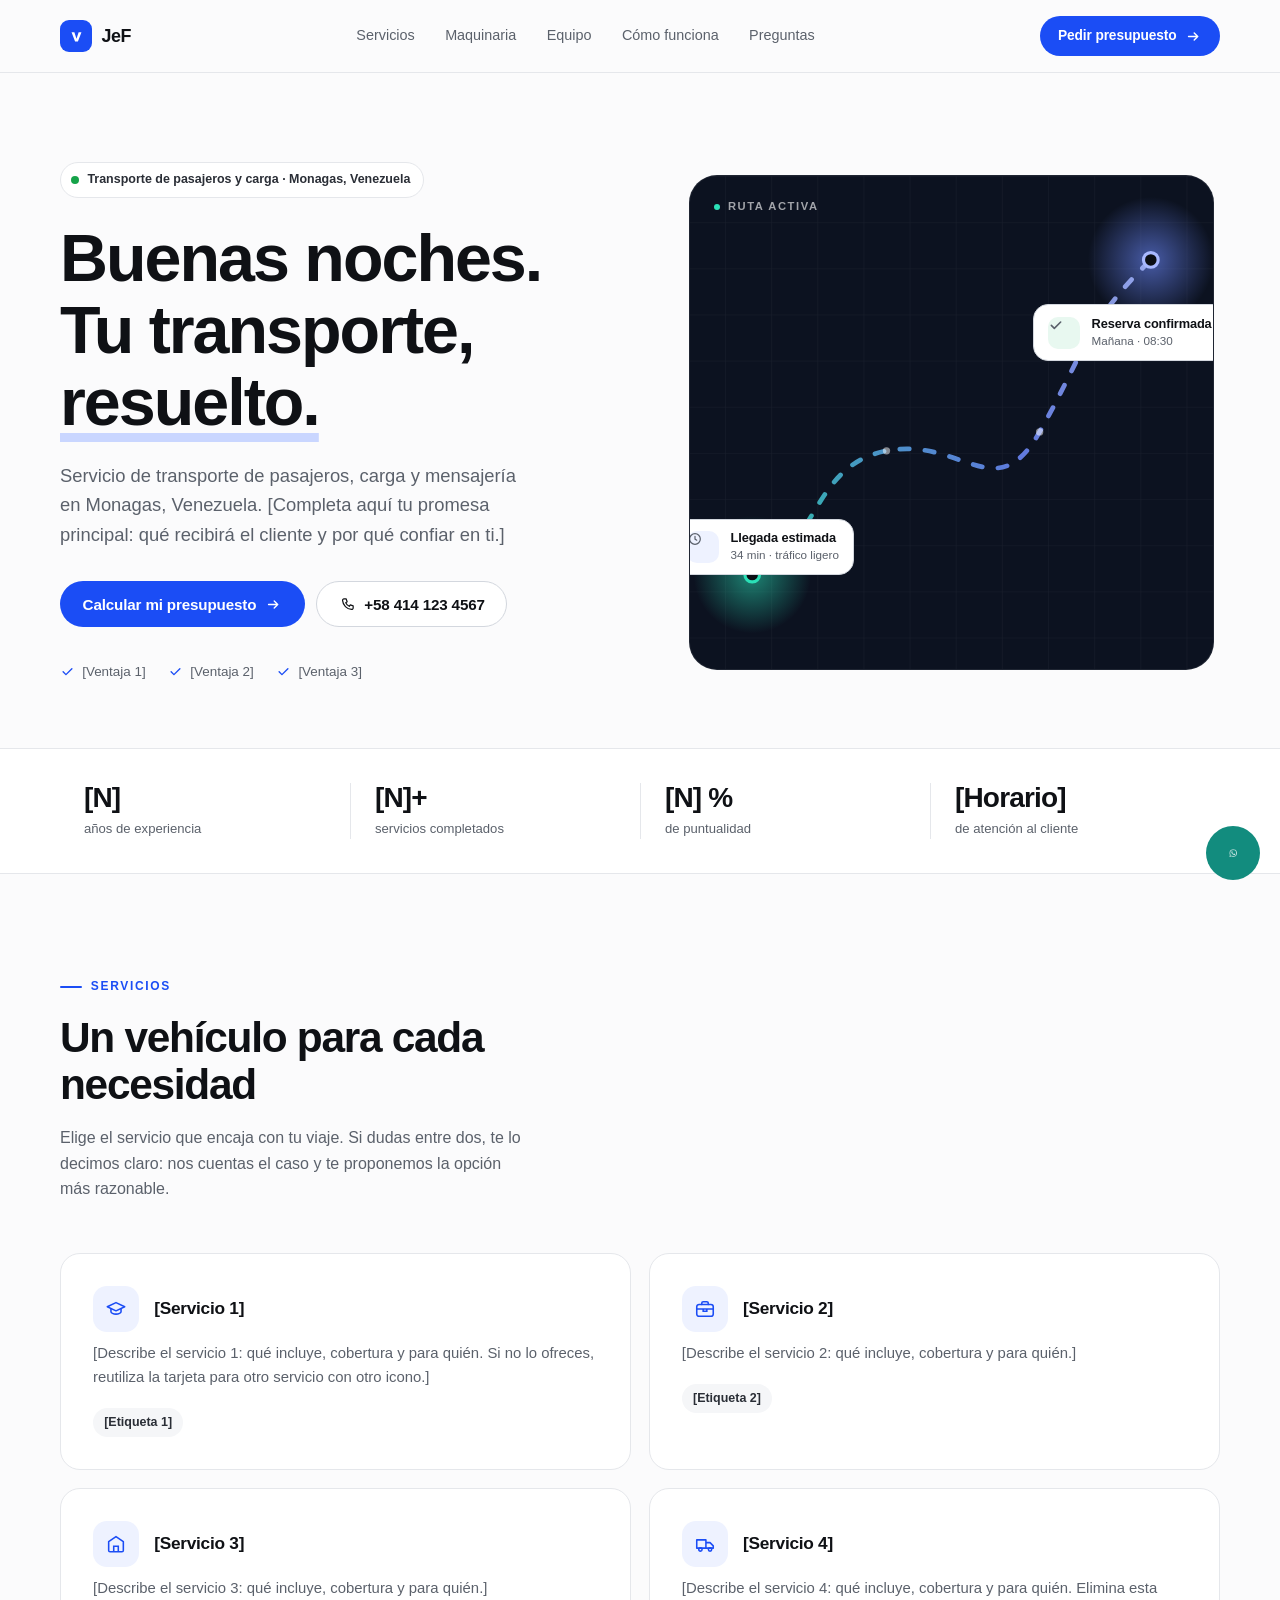
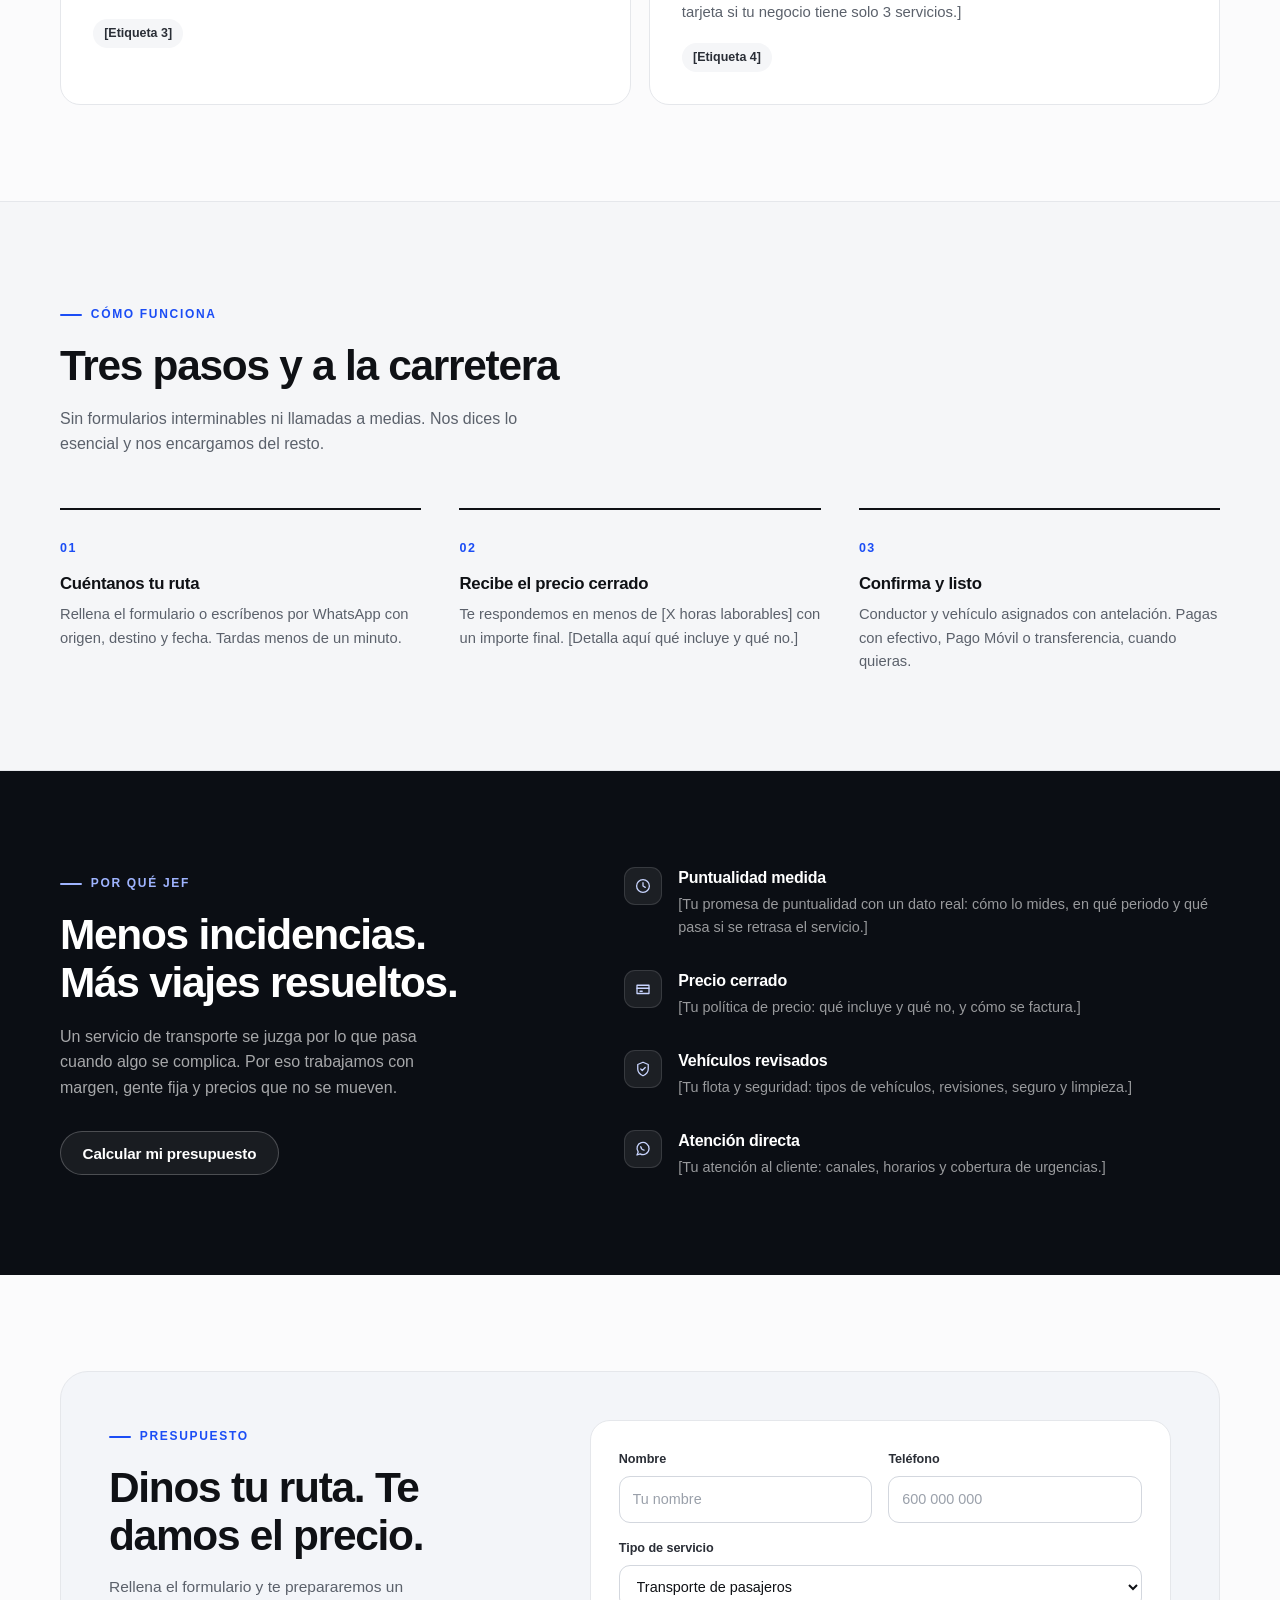
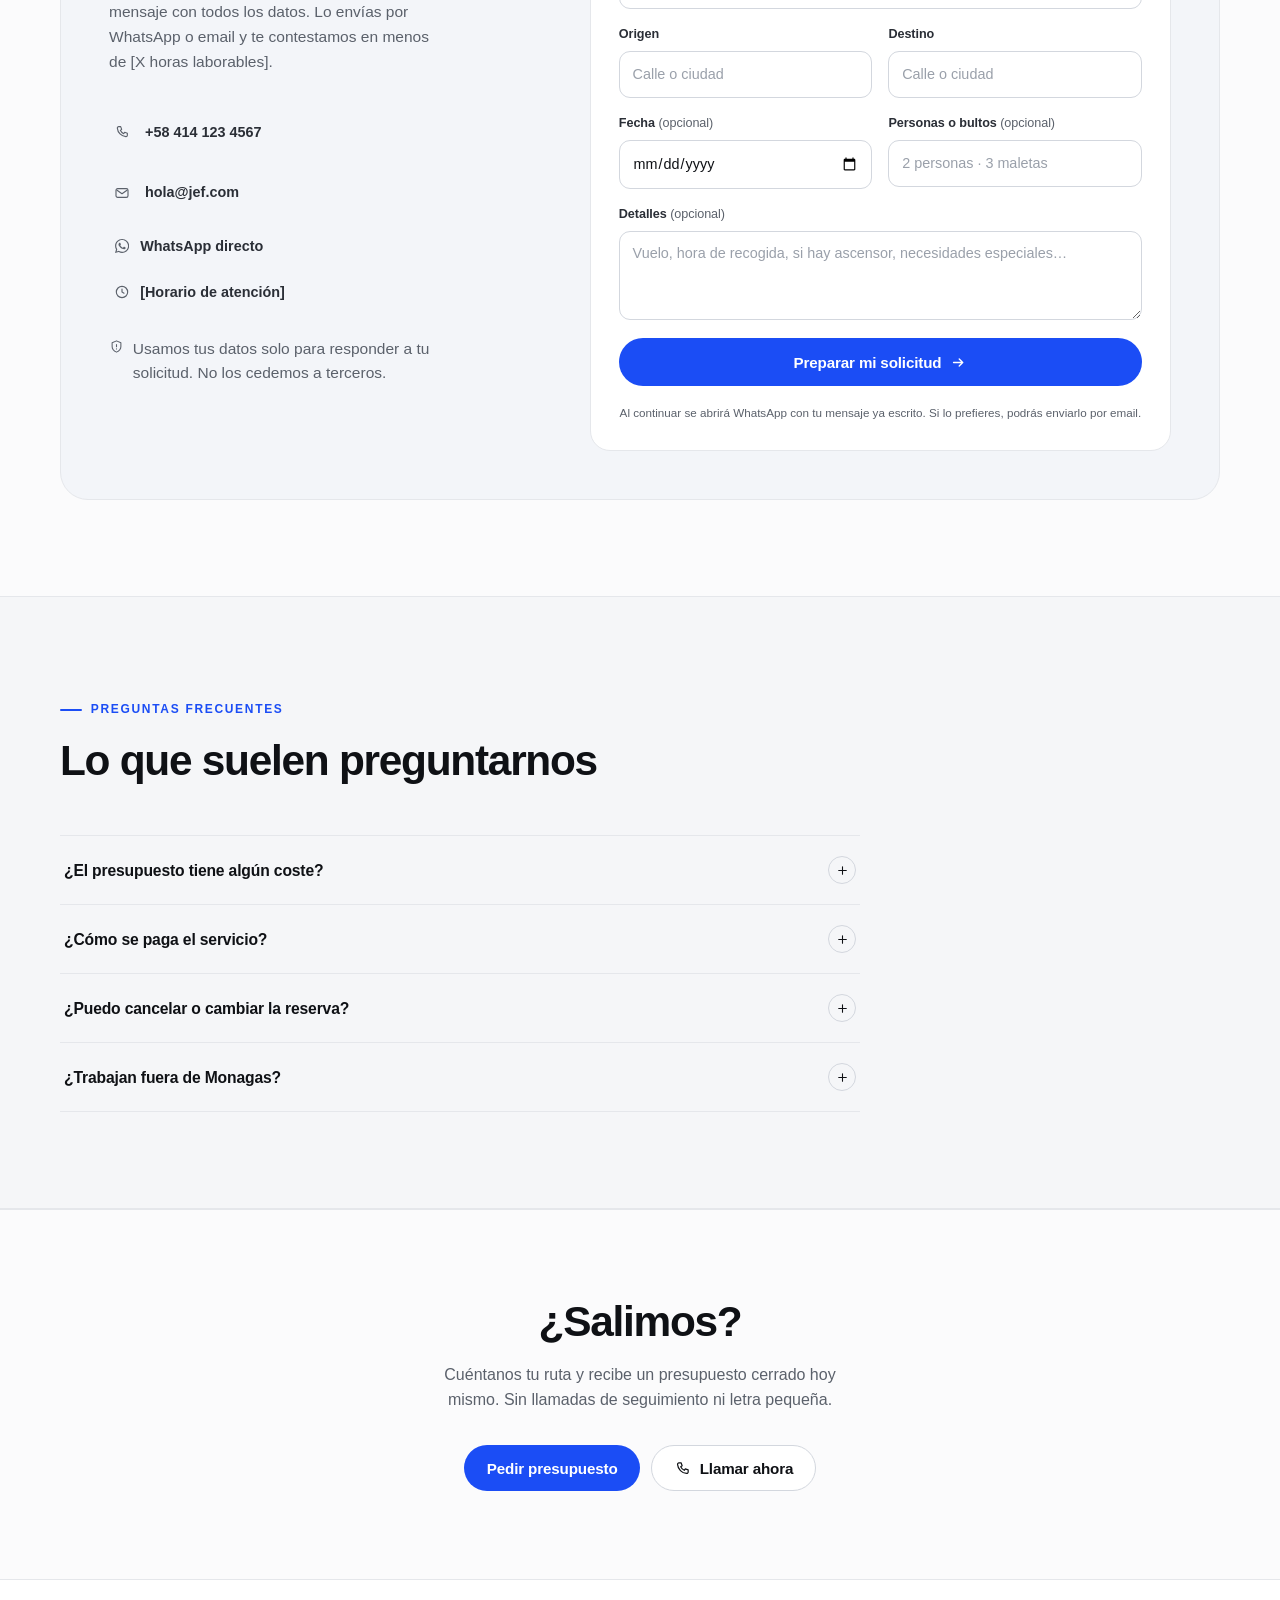
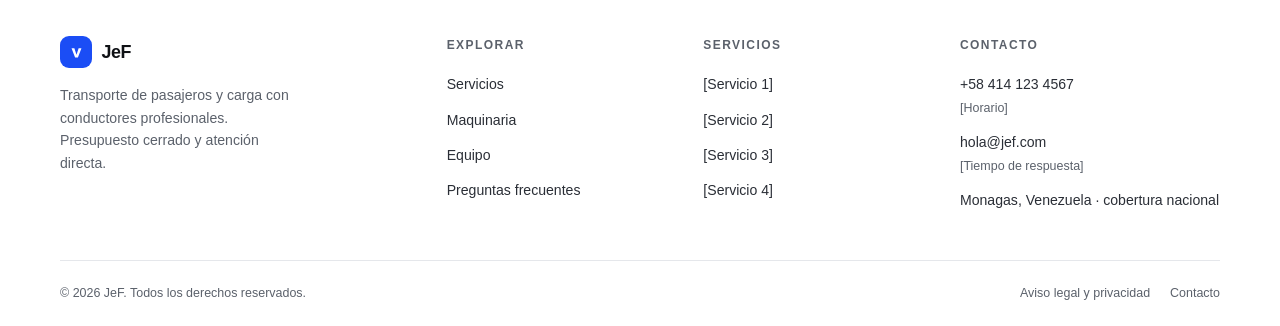
==== index.html @ c95c948a "JeF: landing transporte + maquinaria + equipo + botón WA flotante" ====
<!DOCTYPE html>
<html lang="es">
<head>
<meta charset="utf-8">
<meta name="viewport" content="width=device-width, initial-scale=1">
<title>JeF — Transporte de pasajeros y carga</title>
<meta name="description" content="Servicio de transporte de pasajeros, carga y mensajería en Monagas, Venezuela. Pide tu presupuesto sin compromiso.">
<meta name="theme-color" content="#FBFBFC">
<link rel="stylesheet" href="styles.css">
<meta property="og:type" content="website">
<meta property="og:title" content="JeF — Tu transporte, resuelto">
<meta property="og:description" content="Transporte de pasajeros, carga y mensajería en Monagas, Venezuela. Pide tu presupuesto sin compromiso.">
<meta property="og:locale" content="es_VE">
<link rel="icon" href="data:image/svg+xml,%3Csvg xmlns='http://www.w3.org/2000/svg' viewBox='0 0 32 32'%3E%3Crect width='32' height='32' rx='9' fill='%231B4DF5'/%3E%3Cpath d='M8 9h4.4l3.6 10.2L19.6 9H24l-6.1 15h-3.8z' fill='%23fff'/%3E%3C/svg%3E">
</head>
<body>
<svg class="svg-defs" width="0" height="0" style="position:absolute" aria-hidden="true" focusable="false">
        <!-- Logo de WhatsApp (glifo insertado; uso <use> para reutilizarlo en todos los botones) -->
        <symbol id="wa" viewBox="0 32 442 448"><path fill="currentColor" d="M380.9 97.1C339 55.1 283.2 32 223.9 32c-122.4 0-222 99.6-222 222 0 39.1 10.2 77.3 29.6 111L0 480l117.7-30.9c32.4 17.7 68.9 27 106.1 27h.1c122.3 0 224.1-99.6 224.1-222 0-59.3-25.2-115-67.1-157zm-157 341.6c-33.2 0-65.7-8.9-94-25.7l-6.7-4-69.8 18.3L72 359.2l-4.4-7c-18.5-29.4-28.2-63.3-28.2-98.2 0-101.7 82.8-184.5 184.6-184.5 49.3 0 95.6 19.2 130.4 54.1 34.8 34.9 56.2 81.2 56.1 130.5 0 101.8-84.9 184.6-186.6 184.6zm101.2-138.2c-5.5-2.8-32.8-16.2-37.9-18-5.1-1.9-8.8-2.8-12.5 2.8-3.7 5.6-14.3 18-17.6 21.8-3.2 3.7-6.5 4.2-12 1.4-32.6-16.3-54-29.1-75.5-66-5.7-9.8 5.7-9.1 16.3-30.3 1.8-3.7.9-6.9-.5-9.7-1.4-2.8-12.5-30.1-17.1-41.2-4.5-10.8-9.1-9.3-12.5-9.5-3.2-.2-6.9-.2-10.6-.2-3.7 0-9.7 1.4-14.8 6.9-5.1 5.6-19.4 19-19.4 46.3 0 27.3 19.9 53.7 22.6 57.4 2.8 3.7 39.1 59.7 94.8 83.8 35.2 15.2 49 16.5 66.6 13.9 10.7-1.6 32.8-13.4 37.4-26.4 4.6-13 4.6-24.1 3.2-26.4-1.3-2.5-5-3.9-10.5-6.6z"/></symbol>
      </svg>
<a class="skip-link" href="#contenido">Saltar al contenido</a>

<header class="site-header">
  <div class="wrap header-inner">
    <a class="brand" href="#inicio" aria-label="JeF, inicio">
      <span class="brand-mark" aria-hidden="true">
        <svg viewBox="0 0 24 24" fill="none" aria-hidden="true"><path d="M5 6h4l3 9 3-9h4l-5 13h-4L5 6Z" fill="currentColor"/></svg>
      </span>
      JeF
    </a>

    <nav class="site-nav" aria-label="Navegación principal">
      <a href="#servicios">Servicios</a>
      <a href="maquinaria.html">Maquinaria</a>
      <a href="equipo.html">Equipo</a>
      <a href="#como-funciona">Cómo funciona</a>
      <a href="#faq">Preguntas</a>
    </nav>

    <div class="header-actions">
      <a class="btn btn-primary btn-sm" href="#presupuesto">
        Pedir presupuesto
        <svg viewBox="0 0 24 24" fill="none" aria-hidden="true"><path d="M5 12h13m0 0-5-5m5 5-5 5" stroke="currentColor" stroke-width="2" stroke-linecap="round" stroke-linejoin="round"/></svg>
      </a>
      <button class="nav-toggle" id="navToggle" type="button" aria-label="Abrir menú" aria-expanded="false" aria-controls="mobileNav">
        <svg viewBox="0 0 24 24" fill="none" aria-hidden="true"><path class="nav-ico nav-ico-1" d="M4 7h16" stroke="currentColor" stroke-width="1.9" stroke-linecap="round"/><path class="nav-ico nav-ico-2" d="M4 12h16" stroke="currentColor" stroke-width="1.9" stroke-linecap="round"/><path class="nav-ico nav-ico-3" d="M4 17h16" stroke="currentColor" stroke-width="1.9" stroke-linecap="round"/></svg>
      </button>
    </div>
  </div>

  <div class="mobile-nav" id="mobileNav">
    <a href="#servicios">Servicios</a>
    <a href="maquinaria.html">Maquinaria</a>
    <a href="equipo.html">Equipo</a>
    <a href="#presupuesto">Pedir presupuesto</a>
    <a href="#faq">Preguntas frecuentes</a>
    <a class="btn btn-wa" href="#presupuesto" data-contact="whatsapp-link" data-wa-text="Hola, me gustaría pedir un presupuesto de transporte." target="_blank" rel="noopener"><svg viewBox="0 0 448 512" fill="currentColor" aria-hidden="true" class="btn-ic"><use href="#wa"/></svg>Escribir por WhatsApp</a>
  </div>
</header>

<main id="contenido" tabindex="-1">
  <!-- ===================== HERO ===================== -->
  <section class="hero" id="inicio">
    <div class="wrap hero-grid">
      <div class="hero-copy">
        <span class="eyebrow"><span class="pulse" aria-hidden="true"></span> Transporte de pasajeros y carga · Monagas, Venezuela</span>
        <h1><span id="saludo">Tu transporte,</span><br><span class="mark">resuelto.</span></h1>
        <p class="lede">Servicio de transporte de pasajeros, carga y mensajería en Monagas, Venezuela. [Completa aquí tu promesa principal: qué recibirá el cliente y por qué confiar en ti.]</p>

        <div class="hero-actions">
          <a class="btn btn-primary" href="#presupuesto">
            Calcular mi presupuesto
            <svg viewBox="0 0 24 24" fill="none" aria-hidden="true"><path d="M5 12h13m0 0-5-5m5 5-5 5" stroke="currentColor" stroke-width="1.9" stroke-linecap="round" stroke-linejoin="round"/></svg>
          </a>
          <a class="btn btn-secondary" href="tel:+584141234567" data-contact="phone-link">
            <svg viewBox="0 0 24 24" fill="none" aria-hidden="true"><path d="M7 4h3l1.5 4-2 1.5a10 10 0 0 0 5 5l1.5-2L20 14v3a2 2 0 0 1-2.2 2A14 14 0 0 1 5 6.2 2 2 0 0 1 7 4Z" stroke="currentColor" stroke-width="1.7" stroke-linejoin="round"/></svg>
            <span data-contact="phone">+58 414 123 4567</span>
          </a>
        </div>

        <ul class="hero-trust">
          <li><svg viewBox="0 0 24 24" fill="none" aria-hidden="true"><path d="m5 12.5 4.5 4.5L19 7.5" stroke="currentColor" stroke-width="2.2" stroke-linecap="round" stroke-linejoin="round"/></svg> [Ventaja 1]</li>
          <li><svg viewBox="0 0 24 24" fill="none" aria-hidden="true"><path d="m5 12.5 4.5 4.5L19 7.5" stroke="currentColor" stroke-width="2.2" stroke-linecap="round" stroke-linejoin="round"/></svg> [Ventaja 2]</li>
          <li><svg viewBox="0 0 24 24" fill="none" aria-hidden="true"><path d="m5 12.5 4.5 4.5L19 7.5" stroke="currentColor" stroke-width="2.2" stroke-linecap="round" stroke-linejoin="round"/></svg> [Ventaja 3]</li>
        </ul>
      </div>

      <div class="hero-visual" aria-hidden="true">
        <div class="hv-card">
          <svg class="map-svg" viewBox="0 0 520 470" fill="none" preserveAspectRatio="xMidYMid slice">
            <defs>
              <pattern id="grid" width="44" height="44" patternUnits="userSpaceOnUse">
                <path d="M44 0H0v44" stroke="rgba(255,255,255,.055)" stroke-width="1"/>
              </pattern>
              <linearGradient id="routeGrad" x1="70" y1="380" x2="450" y2="80" gradientUnits="userSpaceOnUse">
                <stop stop-color="#2BE0B7"/>
                <stop offset=".55" stop-color="#6E8BFF"/>
                <stop offset="1" stop-color="#A9B9FF"/>
              </linearGradient>
              <radialGradient id="glowA" cx=".5" cy=".5" r=".5">
                <stop stop-color="#2BE0B7" stop-opacity=".55"/>
                <stop offset="1" stop-color="#2BE0B7" stop-opacity="0"/>
              </radialGradient>
              <radialGradient id="glowB" cx=".5" cy=".5" r=".5">
                <stop stop-color="#6E8BFF" stop-opacity=".6"/>
                <stop offset="1" stop-color="#6E8BFF" stop-opacity="0"/>
              </radialGradient>
            </defs>
            <rect width="520" height="470" fill="url(#grid)"/>
            <circle cx="70" cy="380" r="56" fill="url(#glowA)"/>
            <circle cx="450" cy="80" r="60" fill="url(#glowB)"/>
            <path class="route" d="M70 380c64-26 56-104 128-118s104 56 146-18 44-104 106-164"
                  stroke="url(#routeGrad)" stroke-width="4.5" stroke-linecap="round" stroke-dasharray="9 15"/>
            <circle cx="70" cy="380" r="7" fill="#0B0E14" stroke="#2BE0B7" stroke-width="3"/>
            <circle cx="450" cy="80" r="7" fill="#0B0E14" stroke="#A9B9FF" stroke-width="3"/>
            <circle cx="198" cy="262" r="3.5" fill="rgba(255,255,255,.5)"/>
            <circle cx="344" cy="244" r="3.5" fill="rgba(255,255,255,.5)"/>
          </svg>

          <span class="hv-label"><span class="dot"></span> Ruta activa</span>

          <div class="float-card fc-1">
            <span class="fc-icon fc-icon--green">
              <svg viewBox="0 0 24 24" fill="none" aria-hidden="true"><path d="m5 12.5 4.5 4.5L19 7.5" stroke="currentColor" stroke-width="2.4" stroke-linecap="round" stroke-linejoin="round"/></svg>
            </span>
            <div>
              <strong>Reserva confirmada</strong>
              <span>Mañana · 08:30</span>
            </div>
          </div>

          <div class="float-card fc-2">
            <span class="fc-icon">
              <svg viewBox="0 0 24 24" fill="none" aria-hidden="true"><circle cx="12" cy="12" r="8" stroke="currentColor" stroke-width="1.8"/><path d="M12 8v4.2l2.6 1.6" stroke="currentColor" stroke-width="1.8" stroke-linecap="round"/></svg>
            </span>
            <div>
              <strong>Llegada estimada</strong>
              <span>34 min · tráfico ligero</span>
            </div>
          </div>
        </div>
      </div>
    </div>
  </section>

  <!-- ===================== CIFRAS ===================== -->
  <section class="stats" aria-label="Datos del servicio">
    <div class="wrap stats-grid">
        <!-- DATOS A RELLENAR: años de experiencia, n.º de servicios, % de puntualidad y horario. Solo están de plantilla. -->
      <div class="stat"><b>[N]</b><span>años de experiencia</span></div>
      <div class="stat"><b>[N]+</b><span>servicios completados</span></div>
      <div class="stat"><b>[N] %</b><span>de puntualidad</span></div>
      <div class="stat"><b>[Horario]</b><span>de atención al cliente</span></div>
    </div>
  </section>

  <!-- ===================== SERVICIOS ===================== -->
  <section class="section" id="servicios">
    <div class="wrap">
      <div class="section-head reveal">
        <span class="kicker">Servicios</span>
        <h2>Un vehículo para cada necesidad</h2>
        <p>Elige el servicio que encaja con tu viaje. Si dudas entre dos, te lo decimos claro: nos cuentas el caso y te proponemos la opción más razonable.</p>
      </div>

      <div class="services-grid">
        <article class="service reveal">
                    <div class="service-head">
            <span class="service-icon" aria-hidden="true">
            <svg viewBox="0 0 24 24" fill="none"><path d="M2.5 9.5 12 5l9.5 4.5-9.5 4.5-9.5-4.5Z" stroke="currentColor" stroke-width="1.7" stroke-linejoin="round"/><path d="M6.5 11.8V15c0 1.1 2.5 2.6 5.5 2.6s5.5-1.5 5.5-2.6v-3.2" stroke="currentColor" stroke-width="1.7" stroke-linejoin="round"/></svg>
          </span>
                      <h3>[Servicio 1]</h3>
          </div>
          <p>[Describe el servicio 1: qué incluye, cobertura y para quién. Si no lo ofreces, reutiliza la tarjeta para otro servicio con otro icono.]</p>
          <span class="service-meta">[Etiqueta 1]</span>
        </article>

        <article class="service reveal">
                    <div class="service-head">
            <span class="service-icon" aria-hidden="true">
            <svg viewBox="0 0 24 24" fill="none"><rect x="3" y="7" width="18" height="13" rx="2.5" stroke="currentColor" stroke-width="1.7"/><path d="M8.5 7V5.5A1.5 1.5 0 0 1 10 4h4a1.5 1.5 0 0 1 1.5 1.5V7M3 12h18" stroke="currentColor" stroke-width="1.7" stroke-linecap="round"/><path d="M10 12v2.5h4V12" stroke="currentColor" stroke-width="1.7"/></svg>
          </span>
                      <h3>[Servicio 2]</h3>
          </div>
          <p>[Describe el servicio 2: qué incluye, cobertura y para quién.]</p>
          <span class="service-meta">[Etiqueta 2]</span>
        </article>

        <article class="service reveal">
                    <div class="service-head">
            <span class="service-icon" aria-hidden="true">
            <svg viewBox="0 0 24 24" fill="none"><path d="M4 9.5 12 4l8 5.5V19a1.5 1.5 0 0 1-1.5 1.5h-13A1.5 1.5 0 0 1 4 19V9.5Z" stroke="currentColor" stroke-width="1.7" stroke-linejoin="round"/><path d="M9.5 20.5v-6h5v6" stroke="currentColor" stroke-width="1.7"/></svg>
          </span>
                      <h3>[Servicio 3]</h3>
          </div>
          <p>[Describe el servicio 3: qué incluye, cobertura y para quién.]</p>
          <span class="service-meta">[Etiqueta 3]</span>
        </article>

        <article class="service reveal">
                    <div class="service-head">
            <span class="service-icon" aria-hidden="true">
            <svg viewBox="0 0 24 24" fill="none"><path d="M3 7.5h10v9H3zM13 10.5h4.5l3.5 3.5v2.5h-8" stroke="currentColor" stroke-width="1.7" stroke-linejoin="round"/><circle cx="7" cy="18" r="1.8" stroke="currentColor" stroke-width="1.7"/><circle cx="17.5" cy="18" r="1.8" stroke="currentColor" stroke-width="1.7"/></svg>
          </span>
                      <h3>[Servicio 4]</h3>
          </div>
          <p>[Describe el servicio 4: qué incluye, cobertura y para quién. Elimina esta tarjeta si tu negocio tiene solo 3 servicios.]</p>
          <span class="service-meta">[Etiqueta 4]</span>
        </article>
      </div>
    </div>
  </section>

  <!-- ===================== CÓMO FUNCIONA ===================== -->
  <section class="section band-soft" id="como-funciona">
    <div class="wrap">
      <div class="section-head reveal">
        <span class="kicker">Cómo funciona</span>
        <h2>Tres pasos y a la carretera</h2>
        <p>Sin formularios interminables ni llamadas a medias. Nos dices lo esencial y nos encargamos del resto.</p>
      </div>

      <div class="steps">
        <div class="step reveal">
          <span class="step-num">01</span>
          <h3>Cuéntanos tu ruta</h3>
          <p>Rellena el formulario o escríbenos por WhatsApp con origen, destino y fecha. Tardas menos de un minuto.</p>
        </div>
        <div class="step reveal">
          <span class="step-num">02</span>
          <h3>Recibe el precio cerrado</h3>
          <p>Te respondemos en menos de [X horas laborables] con un importe final. [Detalla aquí qué incluye y qué no.]</p>
        </div>
        <div class="step reveal">
          <span class="step-num">03</span>
          <h3>Confirma y listo</h3>
          <p>Conductor y vehículo asignados con antelación. Pagas con efectivo, Pago Móvil o transferencia, cuando quieras.</p>
        </div>
      </div>
    </div>
  </section>

  <!-- ===================== POR QUÉ ===================== -->
  <section class="dark-band" id="por-que">
    <div class="wrap why-grid">
      <div class="why-copy reveal">
        <span class="kicker kicker--light">Por qué JeF</span>
        <h2>Menos incidencias.<br>Más viajes resueltos.</h2>
        <p>Un servicio de transporte se juzga por lo que pasa cuando algo se complica. Por eso trabajamos con margen, gente fija y precios que no se mueven.</p>
        <a class="btn btn-ghost-light" href="#presupuesto">Calcular mi presupuesto</a>
      </div>

      <ul class="why-list">
        <li class="why-item reveal">
          <span class="why-icon" aria-hidden="true"><svg viewBox="0 0 24 24" fill="none"><circle cx="12" cy="12" r="8.5" stroke="currentColor" stroke-width="1.7"/><path d="M12 7.5V12l3 1.8" stroke="currentColor" stroke-width="1.7" stroke-linecap="round"/></svg></span>
          <div>
            <h3>Puntualidad medida</h3>
            <p>[Tu promesa de puntualidad con un dato real: cómo lo mides, en qué periodo y qué pasa si se retrasa el servicio.]</p>
          </div>
        </li>
        <li class="why-item reveal">
          <span class="why-icon" aria-hidden="true"><svg viewBox="0 0 24 24" fill="none"><path d="M4 7h16v11H4z" stroke="currentColor" stroke-width="1.7" stroke-linejoin="round"/><path d="M4 11h16M8 15h3" stroke="currentColor" stroke-width="1.7" stroke-linecap="round"/></svg></span>
          <div>
            <h3>Precio cerrado</h3>
            <p>[Tu política de precio: qué incluye y qué no, y cómo se factura.]</p>
          </div>
        </li>
        <li class="why-item reveal">
          <span class="why-icon" aria-hidden="true"><svg viewBox="0 0 24 24" fill="none"><path d="M12 3 5 6v6c0 4 3 7.2 7 9 4-1.8 7-5 7-9V6l-7-3Z" stroke="currentColor" stroke-width="1.7" stroke-linejoin="round"/><path d="m9 12 2 2 4-4" stroke="currentColor" stroke-width="1.7" stroke-linecap="round" stroke-linejoin="round"/></svg></span>
          <div>
            <h3>Vehículos revisados</h3>
            <p>[Tu flota y seguridad: tipos de vehículos, revisiones, seguro y limpieza.]</p>
          </div>
        </li>
        <li class="why-item reveal">
          <span class="why-icon" aria-hidden="true"><svg viewBox="0 0 24 24" fill="none"><path d="M20 11.5a8 8 0 0 1-11.9 7L4 20l1.6-4A8 8 0 1 1 20 11.5Z" stroke="currentColor" stroke-width="1.7" stroke-linejoin="round"/><path d="M9 8.8c.4 2.6 1.9 4.2 4.4 4.8" stroke="currentColor" stroke-width="1.7" stroke-linecap="round"/></svg></span>
          <div>
            <h3>Atención directa</h3>
            <p>[Tu atención al cliente: canales, horarios y cobertura de urgencias.]</p>
          </div>
        </li>
      </ul>
    </div>
  </section>

  <!-- ===================== PRESUPUESTO ===================== -->
  <section class="section" id="presupuesto">
    <div class="wrap">
      <div class="quote-wrap reveal">
        <div class="quote-grid">
          <div class="quote-copy">
            <span class="kicker">Presupuesto</span>
            <h2>Dinos tu ruta. Te damos el precio.</h2>
            <p>Rellena el formulario y te prepararemos un mensaje con todos los datos. Lo envías por WhatsApp o email y te contestamos en menos de [X horas laborables].</p>

            <ul class="contact-list">
              <li>
                <a href="tel:+584141234567" data-contact="phone-link">
                  <svg viewBox="0 0 24 24" fill="none" aria-hidden="true"><path d="M7 4h3l1.5 4-2 1.5a10 10 0 0 0 5 5l1.5-2L20 14v3a2 2 0 0 1-2.2 2A14 14 0 0 1 5 6.2 2 2 0 0 1 7 4Z" stroke="currentColor" stroke-width="1.7" stroke-linejoin="round"/></svg>
                  <span data-contact="phone">+58 414 123 4567</span>
                </a>
              </li>
              <li>
                <a href="mailto:hola@jef.com" data-contact="email-link">
                  <svg viewBox="0 0 24 24" fill="none" aria-hidden="true"><rect x="3" y="5.5" width="18" height="13" rx="2.5" stroke="currentColor" stroke-width="1.7"/><path d="m4 7.5 8 5.5 8-5.5" stroke="currentColor" stroke-width="1.7" stroke-linejoin="round"/></svg>
                  <span data-contact="email">hola@jef.com</span>
                </a>
              </li>
              <li>
                <a href="#presupuesto" data-contact="whatsapp-link" data-wa-text="Hola, me gustaría pedir un presupuesto de transporte." target="_blank" rel="noopener">
                  <svg viewBox="0 0 448 512" fill="currentColor" aria-hidden="true"><use href="#wa"/></svg>
                  WhatsApp directo
                </a>
              </li>
              <li>
                <span>
                  <svg viewBox="0 0 24 24" fill="none" aria-hidden="true"><circle cx="12" cy="12" r="8.5" stroke="currentColor" stroke-width="1.7"/><path d="M12 7.5V12l3 1.8" stroke="currentColor" stroke-width="1.7" stroke-linecap="round"/></svg>
                  [Horario de atención]
                </span>
              </li>
            </ul>

            <p class="quote-note">
              <svg viewBox="0 0 24 24" fill="none" aria-hidden="true"><path d="M12 3 5 6v6c0 4 3 7.2 7 9 4-1.8 7-5 7-9V6l-7-3Z" stroke="currentColor" stroke-width="1.7" stroke-linejoin="round"/><path d="M12 9v3.5M12 15.5v.5" stroke="currentColor" stroke-width="1.7" stroke-linecap="round"/></svg>
              Usamos tus datos solo para responder a tu solicitud. No los cedemos a terceros.
            </p>
          </div>

          <div>
            <form class="quote-form" id="quoteForm" novalidate>
              <div class="field">
                <label for="nombre">Nombre</label>
                <input id="nombre" name="nombre" type="text" autocomplete="name" placeholder="Tu nombre" required>
              </div>
              <div class="field">
                <label for="telefono">Teléfono</label>
                <input id="telefono" name="telefono" type="tel" inputmode="tel" autocomplete="tel" placeholder="600 000 000" required>
              </div>

              <div class="field field--full">
                <label for="servicio">Tipo de servicio</label>
                <select id="servicio" name="servicio" required>
                  <option value="transporte de pasajeros">Transporte de pasajeros</option>
                  <option value="transporte para empresas">Transporte para empresas</option>
                  <option value="mudanza o flete">Mudanza o flete</option>
                  <option value="mensajería">Mensajería</option>
                  <option value="otro servicio">Otro servicio</option>
                </select>
              </div>

              <div class="field">
                <label for="origen">Origen</label>
                <input id="origen" name="origen" type="text" placeholder="Calle o ciudad" required>
              </div>
              <div class="field">
                <label for="destino">Destino</label>
                <input id="destino" name="destino" type="text" placeholder="Calle o ciudad" required>
              </div>

              <div class="field">
                <label for="fecha">Fecha <span class="opt">(opcional)</span></label>
                <input id="fecha" name="fecha" type="date">
              </div>
              <div class="field">
                <label for="detalle">Personas o bultos <span class="opt">(opcional)</span></label>
                <input id="detalle" name="detalle" type="text" placeholder="2 personas · 3 maletas">
              </div>

              <div class="field field--full">
                <label for="notas">Detalles <span class="opt">(opcional)</span></label>
                <textarea id="notas" name="notas" rows="3" placeholder="Vuelo, hora de recogida, si hay ascensor, necesidades especiales…"></textarea>
              </div>

              <button class="btn btn-primary" type="submit">
                Preparar mi solicitud
                <svg viewBox="0 0 24 24" fill="none" aria-hidden="true"><path d="M5 12h13m0 0-5-5m5 5-5 5" stroke="currentColor" stroke-width="1.9" stroke-linecap="round" stroke-linejoin="round"/></svg>
              </button>
              <p class="form-legal">Al continuar se abrirá WhatsApp con tu mensaje ya escrito. Si lo prefieres, podrás enviarlo por email.</p>
            </form>

            <div class="form-success" id="formSuccess" role="status" tabindex="-1" hidden>
              <span class="fs-icon" aria-hidden="true">
                <svg viewBox="0 0 24 24" fill="none"><path d="m5 12.5 4.5 4.5L19 7.5" stroke="currentColor" stroke-width="2.4" stroke-linecap="round" stroke-linejoin="round"/></svg>
              </span>
              <h3>Tu solicitud está lista</h3>
              <p>Envíala por WhatsApp o email. Te confirmamos el precio y la disponibilidad en menos de [X horas laborables].</p>
              <div class="fs-actions">
                <a class="btn btn-wa" id="waSend" href="#" target="_blank" rel="noopener">
                  <svg viewBox="0 0 448 512" fill="currentColor" aria-hidden="true"><use href="#wa"/></svg>
                  Abrir WhatsApp
                </a>
                <a class="btn btn-secondary" id="mailSend" href="#">
                  <svg viewBox="0 0 24 24" fill="none" aria-hidden="true"><rect x="3" y="5.5" width="18" height="13" rx="2.5" stroke="currentColor" stroke-width="1.7"/><path d="m4 7.5 8 5.5 8-5.5" stroke="currentColor" stroke-width="1.7" stroke-linejoin="round"/></svg>
                  Enviar por email
                </a>
              </div>
              <button class="link-btn" id="editRequest" type="button">Volver a editar los datos</button>
            </div>
          </div>
        </div>
      </div>
    </div>
  </section>

  <!-- ===================== FAQ ===================== -->
  <section class="section band-soft" id="faq">
    <div class="wrap">
      <div class="section-head reveal">
        <span class="kicker">Preguntas frecuentes</span>
        <h2>Lo que suelen preguntarnos</h2>
      </div>

      <div class="faq">
        <details class="reveal">
          <summary>¿El presupuesto tiene algún coste?<span class="plus" aria-hidden="true"><svg viewBox="0 0 24 24" fill="none"><path d="M12 5v14M5 12h14" stroke="currentColor" stroke-width="2" stroke-linecap="round"/></svg></span></summary>
          <p>[Indica si pedir presupuesto es gratuito y qué condiciones aplican.]</p>
        </details>
        <details class="reveal">
          <summary>¿Cómo se paga el servicio?<span class="plus" aria-hidden="true"><svg viewBox="0 0 24 24" fill="none"><path d="M12 5v14M5 12h14" stroke="currentColor" stroke-width="2" stroke-linecap="round"/></svg></span></summary>
          <p>[Deja claro las formas de pago: efectivo, Pago Móvil, Zelle, transferencia… y condiciones de factura para empresas.]</p>
        </details>
        <details class="reveal">
          <summary>¿Puedo cancelar o cambiar la reserva?<span class="plus" aria-hidden="true"><svg viewBox="0 0 24 24" fill="none"><path d="M12 5v14M5 12h14" stroke="currentColor" stroke-width="2" stroke-linecap="round"/></svg></span></summary>
          <p>[Define tu política de cancelación y cambios: plazos, coste y vía de contacto.]</p>
        </details>
        <details class="reveal">
          <summary>¿Trabajan fuera de Monagas?<span class="plus" aria-hidden="true"><svg viewBox="0 0 24 24" fill="none"><path d="M12 5v14M5 12h14" stroke="currentColor" stroke-width="2" stroke-linecap="round"/></svg></span></summary>
          <p>[Define tu alcance real: municipios que cubres dentro de Monagas, rutas a otros estados y cómo pediros trayectos largos.]</p>
        </details>
      </div>
    </div>
  </section>

  <!-- ===================== CIERRE ===================== -->
  <section class="closing">
    <div class="wrap">
      <h2>¿Salimos?</h2>
      <p>Cuéntanos tu ruta y recibe un presupuesto cerrado hoy mismo. Sin llamadas de seguimiento ni letra pequeña.</p>
      <div class="closing-actions">
        <a class="btn btn-primary" href="#presupuesto">Pedir presupuesto</a>
        <a class="btn btn-secondary" href="tel:+584141234567" data-contact="phone-link">
          <svg viewBox="0 0 24 24" fill="none" aria-hidden="true"><path d="M7 4h3l1.5 4-2 1.5a10 10 0 0 0 5 5l1.5-2L20 14v3a2 2 0 0 1-2.2 2A14 14 0 0 1 5 6.2 2 2 0 0 1 7 4Z" stroke="currentColor" stroke-width="1.7" stroke-linejoin="round"/></svg>
          Llamar ahora
        </a>
      </div>
    </div>
  </section>
</main>

<footer class="site-footer">
  <div class="wrap">
    <div class="footer-grid">
      <div class="footer-brand">
        <a class="brand" href="#inicio" aria-label="JeF, inicio">
          <span class="brand-mark" aria-hidden="true">
            <svg viewBox="0 0 24 24" fill="none" aria-hidden="true"><path d="M5 6h4l3 9 3-9h4l-5 13h-4L5 6Z" fill="currentColor"/></svg>
          </span>
          JeF
        </a>
        <p>Transporte de pasajeros y carga con conductores profesionales. Presupuesto cerrado y atención directa.</p>
      </div>

      <div class="footer-col">
        <h4>Explorar</h4>
        <ul>
          <li><a href="#servicios">Servicios</a></li>
          <li><a href="maquinaria.html">Maquinaria</a></li>
          <li><a href="equipo.html">Equipo</a></li>
          <li><a href="#faq">Preguntas frecuentes</a></li>
        </ul>
      </div>

      <div class="footer-col">
        <h4>Servicios</h4>
        <ul>
          <li><a href="#servicios">[Servicio 1]</a></li>
          <li><a href="#servicios">[Servicio 2]</a></li>
          <li><a href="#servicios">[Servicio 3]</a></li>
          <li><a href="#servicios">[Servicio 4]</a></li>
        </ul>
      </div>

      <div class="footer-col">
        <h4>Contacto</h4>
        <ul>
          <li><a href="tel:+584141234567" data-contact="phone-link"><span data-contact="phone">+58 414 123 4567</span><span class="small">[Horario]</span></a></li>
          <li><a href="mailto:hola@jef.com" data-contact="email-link"><span data-contact="email">hola@jef.com</span><span class="small">[Tiempo de respuesta]</span></a></li>
          <li><span>Monagas, Venezuela · cobertura nacional</span></li>
        </ul>
      </div>
    </div>

    <div class="footer-bottom">
      <span>© <span data-contact="year">2026</span> JeF. Todos los derechos reservados.</span>
      <nav aria-label="Enlaces legales">
        <a href="legal.html">Aviso legal y privacidad</a>
        <a href="#presupuesto">Contacto</a>
      </nav>
    </div>
  </div>
</footer>

<script type="application/ld+json">
{
  "@context": "https://schema.org",
  "@type": "LocalBusiness",
  "name": "JeF",
  "description": "Servicio de transporte de pasajeros, carga y mensajería en Monagas, Venezuela. Presupuesto cerrado.",
  "telephone": "+584141234567",
  "email": "hola@jef.com",
  "priceRange": "VES · USD",
  "areaServed": "VE",
  "address": {
    "@type": "PostalAddress",
    "addressLocality": "Maturín",
    "addressRegion": "Monagas",
    "addressCountry": "VE"
  }
}
</script>

  <!-- Botón flotante de WhatsApp (el href lo rellena script.js con data-contact) -->
  <a class="btn btn-wa wa-float" href="#" data-contact="whatsapp-link" data-wa-text="Hola, me gustaría pedir un presupuesto de transporte." target="_blank" rel="noopener" aria-label="Escribir por WhatsApp">
    <img src="img/wa-icon.webp" alt="WhatsApp" width="32" height="32" loading="lazy">
  </a>

  <!-- Botón Volver arriba (se muestra al bajar más de 300px, ver script.js) -->
  <button class="to-top" id="toTop" type="button" aria-label="Volver arriba">
    <svg viewBox="0 0 24 24" fill="none" aria-hidden="true" style="width:22px;height:22px;"><path d="M12 19V6m0 0-6 6m6-6 6 6" stroke="currentColor" stroke-width="2" stroke-linecap="round" stroke-linejoin="round"/></svg>
  </button>

<script src="script.js" defer></script>
</body>
</html>
---- styles.css ----
/* ============================================================
     JeF — hoja de estilos única.
     Cambia los colores y el espaciado desde estas variables.
     ============================================================ */
  :root{
    --ink:#0F1115;
    --ink-soft:#2A2E36;
    --muted:#5B616B;
    --line:#E5E7EB;
    --line-strong:#D3D7DE;
    --bg:#FBFBFC;
    --white:#FFFFFF;
    --soft:#F5F6F8;
    --accent:#1B4DF5;
    --accent-strong:#1240DA;
    --accent-tint:#EEF2FF;
    --dark:#0B0E14;
    --radius:20px;
    --radius-lg:28px;

    --font:-apple-system,BlinkMacSystemFont,"Segoe UI","Inter",Roboto,Helvetica,Arial,sans-serif;
    --wrap:1160px;
  }

  *,*::before,*::after{box-sizing:border-box}
  html{-webkit-text-size-adjust:100%;scroll-behavior:smooth}
  body{
    margin:0;
    font-family:var(--font);
    background:var(--bg);
    color:var(--ink);
    font-size:16px;
    line-height:1.6;
    -webkit-font-smoothing:antialiased;
    text-rendering:optimizeLegibility;
    overflow-x:hidden;
  }
  html{-webkit-tap-highlight-color:transparent}
  img,svg{display:block;max-width:100%}
  a{color:inherit;text-decoration:none}
  button{font:inherit;color:inherit}
  ::selection{background:#D7E0FF;color:var(--ink)}
  [hidden]{display:none !important}
  .svg-defs{position:absolute;width:0;height:0;overflow:hidden}
  main:focus{outline:none}

  :focus-visible{
    outline:none;
    box-shadow:0 0 0 3px #B9C7FF;
    border-radius:10px;
  }

  .wrap{width:min(var(--wrap),100% - 2.5rem);margin-inline:auto}
  .skip-link{
    position:absolute;left:1rem;top:-100px;z-index:100;
    background:var(--ink);color:#fff;padding:.7rem 1.1rem;border-radius:10px;
    font-size:.9rem;transition:top .2s ease;
  }
  .skip-link:focus{top:1rem}

  /* ---------- Tipografía ---------- */
  h1,h2,h3{font-weight:700;letter-spacing:-.03em;line-height:1.08;margin:0}
  h1{font-size:clamp(2.5rem,6.2vw,4.15rem)}
  h2{font-size:clamp(1.85rem,3.8vw,2.65rem);line-height:1.12}
  h3{font-size:1.08rem;letter-spacing:-.015em;line-height:1.35}
  p{margin:0}
  .kicker{
    display:inline-flex;align-items:center;gap:.55rem;
    font-size:.75rem;font-weight:650;letter-spacing:.14em;text-transform:uppercase;
    color:var(--accent);margin-bottom:1.1rem;
  }
  .kicker::before{content:"";width:22px;height:2px;background:currentColor;border-radius:2px}
  .kicker--light{color:#9FB4FF}
  .lede{font-size:clamp(1rem,1.6vw,1.15rem);color:var(--muted);max-width:47ch}
  .mark{
    text-decoration:underline;
    text-decoration-color:#C9D6FF;
    text-decoration-thickness:.14em;
    text-underline-offset:.12em;
  }

  /* ---------- Botones ---------- */
  .btn,.wa-float,.to-top{-webkit-tap-highlight-color:transparent}
  .btn{
    display:inline-flex;align-items:center;justify-content:center;gap:.55rem;
    padding:.85rem 1.35rem;border-radius:999px;border:1px solid transparent;
    font-size:.95rem;font-weight:600;letter-spacing:-.01em;line-height:1;
    cursor:pointer;white-space:nowrap;
    transition:background .18s ease,border-color .18s ease,color .18s ease;
  }
  .btn svg{width:17px;height:17px;flex:none}
  .btn-primary{background:var(--accent);color:#fff}
  .btn-primary:hover{background:var(--accent-strong)}
  .btn-secondary{background:var(--white);color:var(--ink);border-color:var(--line-strong)}
  .btn-wa{background:#128C7E;color:#ffffff !important}
  .btn-wa:hover{background:#0E7265}
  .btn-secondary:hover{border-color:#B9BFC9;background:#fff}
  .btn-ghost-light{background:rgba(255,255,255,.06);color:#fff;border-color:rgba(255,255,255,.22)}
  .btn-ghost-light:hover{background:rgba(255,255,255,.12)}
  .btn-sm{padding:.65rem 1.05rem;font-size:.86rem}
  .link-btn{
    background:none;border:0;padding:.4rem;cursor:pointer;
    color:var(--muted);font-size:.9rem;text-decoration:underline;text-underline-offset:3px;
  }
  .link-btn:hover{color:var(--ink)}

  /* ---------- Cabecera ---------- */
  .site-header{
    position:sticky;top:0;z-index:50;
    background:var(--bg);
    border-bottom:1px solid var(--line);
    transition:none;
  }
    .header-inner{display:flex;align-items:center;justify-content:space-between;gap:1.5rem;height:72px}
  .brand{display:inline-flex;align-items:center;gap:.6rem;font-weight:700;letter-spacing:-.03em;font-size:1.12rem}
  .brand-mark{
    width:32px;height:32px;border-radius:9px;flex:none;
    background:var(--accent);color:#fff;
    display:grid;place-items:center;
  }
  .brand-mark svg{width:17px;height:17px}
  .site-nav{display:flex;align-items:center;gap:1.9rem}
  .site-nav a{
    font-size:.9rem;font-weight:500;color:var(--muted);
    position:relative;padding-block:.35rem;transition:color .15s ease;
  }
  .site-nav a::after{
    content:"";position:absolute;left:0;right:0;bottom:0;height:1.5px;
    background:var(--accent);transform:scaleX(0);transform-origin:left;
    transition:transform .2s ease;
  }
  .site-nav a:hover{color:var(--ink)}
  .site-nav a:hover::after{transform:scaleX(1)}
  .header-actions{display:flex;align-items:center;gap:.6rem}
  .nav-toggle{
    display:none;width:42px;height:42px;border-radius:12px;
    background:var(--white);border:1px solid var(--line-strong);
    align-items:center;justify-content:center;cursor:pointer;
  }
  .nav-toggle svg{width:19px;height:19px}
  .nav-ico{
    transition:transform .22s ease,opacity .18s ease;
    transform-box:fill-box;
    transform-origin:center;
  }
  .nav-toggle[aria-expanded="true"] .nav-ico-1{transform:translateY(5px) rotate(45deg)}
  .nav-toggle[aria-expanded="true"] .nav-ico-2{opacity:0;transform:scaleX(0)}
  .nav-toggle[aria-expanded="true"] .nav-ico-3{transform:translateY(-5px) rotate(-45deg)}
  .mobile-nav{
    position:absolute;top:100%;left:0;right:0;
    z-index:1; /* dentro del contexto de la cabecera (que ya está por encima del contenido, z-index:50) */
    background:#FFFFFF;border-bottom:1px solid var(--line);
    padding:.75rem 1.25rem 1.5rem;
    opacity:0;
    transform:translateY(-100%);
    visibility:hidden;
    pointer-events:none;
    transition:transform .3s cubic-bezier(.55,.06,.68,.19),opacity .2s ease,visibility 0s linear .3s;
  }
  .mobile-nav.is-open{
    opacity:1;
    transform:translateY(0);
    visibility:visible;
    pointer-events:auto;
    transition:transform .35s cubic-bezier(.34,1.56,.64,1),opacity .25s ease;
  }
  .mobile-nav a{
    display:block;padding:.85rem .25rem;font-size:1rem;font-weight:550;
    border-bottom:1px solid var(--line);color:var(--ink-soft);
  }
  .mobile-nav a:last-of-type{border-bottom:0}
  .mobile-nav .btn{width:100%;margin-top:.9rem}

  /* ---------- Hero ---------- */
  .hero{padding:clamp(3rem,7vw,5.5rem) 0 clamp(2.5rem,5vw,4rem)}
  .hero-grid{
    display:grid;grid-template-columns:1.02fr .98fr;
    gap:clamp(2rem,5vw,4.5rem);align-items:center;
  }
  .eyebrow{
    display:inline-flex;align-items:center;gap:.55rem;
    background:var(--white);border:1px solid var(--line);
    border-radius:999px;padding:.42rem .8rem .42rem .6rem;
    font-size:.78rem;font-weight:550;color:var(--ink-soft);
    margin-bottom:1.6rem;
  }
  .pulse{width:8px;height:8px;flex:none;border-radius:50%;background:#16A34A}
  .hero h1{margin-bottom:1.4rem}
  .hero .lede{margin-bottom:2rem}
  .hero-actions{display:flex;flex-wrap:wrap;gap:.7rem;margin-bottom:2.1rem}
  .hero-trust{
    display:flex;flex-wrap:wrap;gap:.4rem 1.4rem;
    list-style:none;margin:0;padding:0;
    font-size:.84rem;color:var(--muted);
  }
  .hero-trust li{display:inline-flex;align-items:center;gap:.45rem}
  .hero-trust svg{width:15px;height:15px;color:var(--accent);flex:none}

  .hero-visual{position:relative;padding:14px 6px;isolation:isolate}
  .hv-card{
    position:relative;overflow:hidden;
    height:clamp(370px,44vw,495px);
    border-radius:var(--radius-lg);
    background:#0C1220;
    border:1px solid rgba(255,255,255,.08);
  }
  .map-svg{position:absolute;inset:0;width:100%;height:100%}
  .route{opacity:.85}
  .hv-label{
    position:absolute;top:1.35rem;left:1.5rem;
    display:flex;align-items:center;gap:.5rem;
    font-size:.7rem;font-weight:600;letter-spacing:.14em;text-transform:uppercase;
    color:rgba(255,255,255,.62);
  }
  .hv-label .dot{width:6px;height:6px;border-radius:50%;background:#2BE0B7}
  .float-card{
    position:absolute;z-index:2;
    display:flex;align-items:center;gap:.7rem;
    background:#FFFFFF;
    border:1px solid var(--line-strong);
    border-radius:15px;padding:.68rem .9rem;
  }
  .float-card strong{display:block;font-size:.8rem;font-weight:650;letter-spacing:-.01em;line-height:1.3}
  .float-card span{display:block;font-size:.73rem;color:var(--muted);line-height:1.4}
  .fc-1{top:26%;right:-14px}
  .fc-2{bottom:19%;left:-18px}
  .fc-icon{
    width:32px;height:32px;border-radius:10px;flex:none;
    display:grid;place-items:center;
    background:var(--accent-tint);color:var(--accent);
  }
  .fc-icon svg{width:16px;height:16px}
  .fc-icon--green{background:#E8F8F0;color:#0E9F6E}
  /* ---------- Cifras ---------- */
  .stats{border-block:1px solid var(--line);background:var(--white)}
  .stats-grid{display:grid;grid-template-columns:repeat(4,1fr);padding-block:2.1rem}
  .stat{padding-inline:1.5rem}
  .stat + .stat{border-left:1px solid var(--line)}
  .stat b{display:block;font-size:clamp(1.4rem,2.6vw,1.75rem);letter-spacing:-.03em;line-height:1.1}
  .stat span{display:block;font-size:.82rem;color:var(--muted);margin-top:.3rem}

  /* ---------- Secciones ---------- */
  section{scroll-margin-top:88px}
  .section{padding:clamp(4rem,8vw,6rem) 0}
  .band-soft{background:var(--soft);border-block:1px solid var(--line)}
  .section-head{max-width:620px;margin-bottom:clamp(2.2rem,4vw,3.2rem)}
  .section-head h2{margin-bottom:1rem}
  .section-head p{color:var(--muted);max-width:52ch}

  /* ---------- Servicios ---------- */
  .services-grid{display:grid;grid-template-columns:repeat(2,1fr);gap:1.1rem}
  .service{
    background:var(--white);border:1px solid var(--line);border-radius:var(--radius);
    padding:clamp(1.5rem,2.6vw,2rem);
    transition:transform .22s ease,border-color .22s ease;
  }
  .service:hover{transform:translateY(-2px);border-color:var(--line-strong)}
  .service-head{
    display:flex;align-items:center;gap:.95rem;
    margin-bottom:.65rem;
  }
  .service .service-head h3{margin:0;padding:0}
  .service-head svg{margin:0;padding:0;display:block}
  .service-icon{
    width:46px;height:46px;border-radius:14px;flex:none;
    display:flex;justify-content:center;align-items:center;
    background:var(--accent-tint);color:var(--accent);
  }
  .service-icon svg{width:22px;height:22px}
  .service h3{margin-bottom:.5rem}
  .service p{font-size:.93rem;color:var(--muted)}
  .service-meta{
    display:inline-flex;align-items:center;gap:.4rem;margin-top:1.15rem;
    font-size:.78rem;font-weight:600;color:var(--ink-soft);
    background:var(--soft);border-radius:999px;padding:.28rem .7rem;
  }

  /* ---------- Pasos ---------- */
  .steps{display:grid;grid-template-columns:repeat(3,1fr);gap:clamp(1.5rem,3vw,2.5rem)}
  .step{padding-top:1.5rem;border-top:2px solid var(--ink);position:relative}
  .step-num{
    display:inline-block;font-size:.78rem;font-weight:700;letter-spacing:.12em;
    color:var(--accent);margin-bottom:.85rem;
  }
  .step h3{margin-bottom:.5rem;font-size:1.05rem}
  .step p{font-size:.92rem;color:var(--muted)}

  /* ---------- Por qué ---------- */
  .dark-band{
    background:var(--dark);
    color:#fff;padding:clamp(4rem,8vw,6rem) 0;
  }
  .why-grid{display:grid;grid-template-columns:.9fr 1.1fr;gap:clamp(2.5rem,6vw,5rem);align-items:start}
  .why-copy h2{margin-bottom:1.1rem}
  .why-copy p{color:rgba(255,255,255,.64);font-size:1rem;max-width:42ch}
  .why-copy .btn{margin-top:1.9rem}
  .why-list{list-style:none;margin:0;padding:0;display:grid;gap:1.9rem}
  .why-item{display:flex;gap:1rem}
  .why-icon{
    width:38px;height:38px;border-radius:11px;flex:none;
    display:grid;place-items:center;
    background:rgba(255,255,255,.07);border:1px solid rgba(255,255,255,.12);
    color:#C9D5FF;
  }
  .why-icon svg{width:18px;height:18px}
  .why-item h3{font-size:1rem;margin-bottom:.3rem;color:#fff}
  .why-item p{font-size:.9rem;color:rgba(255,255,255,.58);line-height:1.6}

  /* ---------- Presupuesto ---------- */
  .quote-wrap{
    border:1px solid var(--line);border-radius:var(--radius-lg);
    background:#F3F5F9;
    padding:clamp(1.5rem,4vw,3rem);
  }
  .quote-grid{display:grid;grid-template-columns:.85fr 1.15fr;gap:clamp(2rem,4vw,3.5rem);align-items:start}
  .quote-copy h2{margin-bottom:1rem}
  .quote-copy > p{color:var(--muted);font-size:.97rem;max-width:38ch}
  .contact-list{list-style:none;margin:2rem 0 0;padding:0;display:grid;gap:.55rem}
  .contact-list a,.contact-list span{
    display:inline-flex;align-items:center;gap:.65rem;
    font-size:.9rem;font-weight:550;color:var(--ink-soft);
    padding:.45rem .3rem;border-radius:8px;
  }
  .contact-list a:hover{color:var(--accent)}
  .contact-list svg{width:16px;height:16px;color:var(--muted);flex:none}
  .contact-list a:hover svg{color:var(--accent)}
  .quote-note{
    margin-top:1.6rem;font-size:.78rem;color:var(--muted);
    display:flex;gap:.55rem;max-width:36ch;line-height:1.55;
  }
  .quote-note svg{width:15px;height:15px;flex:none;margin-top:2px}

  .quote-form{
    background:var(--white);border:1px solid var(--line);
    border-radius:var(--radius);padding:clamp(1.2rem,2.6vw,1.75rem);
    display:grid;grid-template-columns:1fr 1fr;gap:.95rem 1rem;
  }
  .field{display:flex;flex-direction:column;gap:.4rem;min-width:0}
  .field--full{grid-column:1 / -1}
  .field label{font-size:.79rem;font-weight:600;color:var(--ink-soft);letter-spacing:-.005em}
  .field label .opt{color:var(--muted);font-weight:400}
  .field input,.field select,.field textarea{
    width:100%;font:inherit;font-size:.9rem;color:var(--ink);
    background:#fff;border:1px solid var(--line-strong);border-radius:11px;
    padding:.7rem .8rem;min-height:44px;
    transition:border-color .16s ease;
  }
  .field textarea{resize:vertical;min-height:84px;line-height:1.5}
  .field input::placeholder,.field textarea::placeholder{color:#9AA0AA}
  .field input:hover,.field select:hover,.field textarea:hover{border-color:#B7BDC7}
  .field input:focus-visible,.field select:focus-visible,.field textarea:focus-visible{
    outline:none;border-color:var(--accent);
  }
  .quote-form .btn{grid-column:1 / -1;width:100%;margin-top:.2rem;min-height:48px}
  .form-legal{grid-column:1 / -1;font-size:.73rem;color:var(--muted);text-align:center;line-height:1.5;margin:.15rem 0 0}

  .form-success{
    background:var(--white);border:1px solid var(--line);border-radius:var(--radius);
    padding:clamp(1.6rem,4vw,2.2rem);
    text-align:center;display:flex;flex-direction:column;align-items:center;
  }
  .form-success:focus{outline:none}
  .fs-icon{
    width:52px;height:52px;border-radius:50%;display:grid;place-items:center;
    background:#E8F8F0;color:#0E9F6E;margin-bottom:1.1rem;
  }
  .fs-icon svg{width:25px;height:25px}
  .form-success h3{font-size:1.2rem;margin-bottom:.6rem}
  .form-success p{font-size:.9rem;color:var(--muted);max-width:36ch;margin-bottom:1.5rem}
  .fs-actions{display:flex;flex-wrap:wrap;gap:.6rem;justify-content:center;margin-bottom:1rem}
  .fs-actions .btn{flex:1 1 auto}
  .form-success .link-btn{font-size:.82rem}

  /* ---------- FAQ ---------- */
  .faq{max-width:800px}
  .faq details{border-bottom:1px solid var(--line)}
  .faq details:first-of-type{border-top:1px solid var(--line)}
  .faq summary{
    display:flex;align-items:center;justify-content:space-between;gap:1.5rem;
    padding:1.25rem .25rem;cursor:pointer;list-style:none;
    font-size:.98rem;font-weight:600;letter-spacing:-.01em;
  }
  .faq summary::-webkit-details-marker{display:none}
  .faq summary .plus{
    width:28px;height:28px;flex:none;border-radius:50%;
    border:1px solid var(--line-strong);display:grid;place-items:center;
    transition:transform .22s ease,background .22s ease,border-color .22s ease;
  }
  .faq summary .plus svg{width:13px;height:13px}
  .faq details[open] summary .plus{transform:rotate(45deg);background:var(--accent);border-color:var(--accent);color:#fff}
  .faq details p{padding:0 3rem 1.4rem .25rem;font-size:.92rem;color:var(--muted);max-width:66ch}

  /* ---------- Cierre ---------- */
  .closing{padding:clamp(3.5rem,7vw,5.5rem) 0;border-top:1px solid var(--line);text-align:center}
  .closing h2{margin-bottom:1rem}
  .closing p{color:var(--muted);max-width:48ch;margin:0 auto 2rem}
  .closing-actions{display:flex;flex-wrap:wrap;gap:.7rem;justify-content:center}

  /* ---------- Pie ---------- */
  .site-footer{background:var(--white);border-top:1px solid var(--line);padding-top:3.5rem}
  .footer-grid{
    display:grid;grid-template-columns:1.6fr 1fr 1fr 1.2fr;
    gap:2.5rem;padding-bottom:3rem;
  }
  .footer-brand p{color:var(--muted);font-size:.88rem;max-width:30ch;margin-top:1rem}
  .footer-col h4{
    font-size:.75rem;font-weight:650;letter-spacing:.12em;text-transform:uppercase;
    color:var(--muted);margin:0 0 1rem;
  }
  .footer-col ul{list-style:none;margin:0;padding:0;display:grid;gap:.6rem}
  .footer-col a,.footer-col span{font-size:.88rem;color:var(--ink-soft)}
  .footer-col a:hover{color:var(--accent)}
  .footer-col .small{display:block;font-size:.78rem;color:var(--muted);margin-top:.15rem}
  .footer-bottom{
    border-top:1px solid var(--line);
    padding:1.4rem 0;
    display:flex;flex-wrap:wrap;gap:.6rem 1.5rem;
    align-items:center;justify-content:space-between;
    font-size:.78rem;color:var(--muted);
  }
  .footer-bottom nav{display:flex;gap:1.25rem}

  /* ---------- Botones flotantes (WhatsApp + Volver arriba) ---------- */
  .wa-float{
    position:fixed;bottom:20px;right:20px;z-index:100;
    width:54px;height:54px;border-radius:50%;
    background:#128C7E;color:#fff;
    display:inline-flex;align-items:center;justify-content:center;
  }
  .wa-float:hover{background:#0E7265}
  .wa-float svg{width:32px !important;height:32px !important}
  .wa-float img[src="img/wa-icon.webp"]{width:32px;height:32px;object-fit:contain;object-position:center}
  .to-top{
    position:fixed;bottom:20px;left:20px;z-index:100;
    width:44px;height:44px;border-radius:50%;
    background:var(--white);color:var(--ink);border:1px solid var(--line-strong);
    display:inline-flex;align-items:center;justify-content:center;cursor:pointer;
    opacity:0;visibility:hidden;pointer-events:none;
    transform:translateY(6px);
    transition:opacity .25s ease,transform .25s ease,visibility 0s linear .25s;
  }
  html.scrolled .to-top{opacity:1;visibility:visible;pointer-events:auto;transform:none}
  .to-top:hover{background:var(--soft)}
  .to-top svg{width:22px !important;height:22px !important}

  /* ---------- Páginas internas (maquinaria / equipo) ---------- */
  .page-hero{padding:clamp(3.2rem,7vw,4.5rem) 0 clamp(.4rem,2vw,1.2rem)}
  .page-hero h1{margin-bottom:1.1rem}
  .page-hero .lede{margin-top:1rem}
  .backlink{
    display:inline-flex;align-items:center;
    font-size:.88rem;font-weight:600;color:var(--muted);
    text-decoration:none;margin-bottom:1.4rem;
    transition:color .18s ease;
  }
  .backlink:hover{color:var(--ink)}

  .cards-grid{display:grid;grid-template-columns:repeat(auto-fit,minmax(min(100%,272px),1fr));gap:1.1rem}
  .card{
    background:var(--white);border:1px solid var(--line);border-radius:var(--radius);
    overflow:hidden;
    transition:transform .22s ease,border-color .22s ease;
  }
  .card:hover{transform:translateY(-2px);border-color:var(--line-strong)}
  .card--team{padding:1.5rem 1.4rem 1.6rem}
  .card-media img{width:100%;height:100%;object-fit:cover;display:block}
  .avatar-photo{width:76px;height:76px;border-radius:50%;object-fit:cover;display:block;background:var(--soft)}
  .card-media{
    aspect-ratio:16/10;display:grid;place-items:center;
    background:var(--soft);border-bottom:1px solid var(--line);
    color:var(--muted);font-size:.9rem;font-weight:500;
  }
  .card-body{padding:1.2rem 1.25rem 1.4rem}
  .card-body h3{margin:0 0 .45rem;font-size:1.06rem}
  .card-body > p{color:var(--muted);font-size:.92rem;line-height:1.6}
  .card-meta{
    display:inline-block;margin-top:.55rem;
    font-size:.8rem;font-weight:600;color:var(--muted);
  }
  .card-body .btn{margin-top:1rem}

  .avatar{
    width:76px;height:76px;border-radius:50%;
    background:var(--accent-tint);color:var(--accent);border:1px solid var(--line);
    display:flex;align-items:center;justify-content:center;
    font-size:1.35rem;font-weight:700;letter-spacing:-.01em;
  }
  .card--team h3{margin:1rem 0 .15rem;font-size:1.06rem}
  .team-role{font-size:.85rem;font-weight:600;color:var(--accent);margin-bottom:.55rem}
  .team-bio{font-size:.92rem;color:var(--muted);line-height:1.6}

  .cta-flat{text-align:center}
  .cta-flat h2{margin-bottom:1rem}
  .cta-flat .lede{margin:0 auto 1.6rem}

  /* Enlace de la página activa en el menú */
  .site-nav a[aria-current="page"],.mobile-nav a[aria-current="page"]{color:var(--ink);font-weight:600}

  /* ---------- Reveal ---------- */
  .reveal{opacity:0;transform:translateY(16px);transition:opacity .6s ease,transform .6s ease}
  .reveal.is-visible{opacity:1;transform:none}

  /* ---------- Responsive ---------- */
  @media (max-width:980px){
    .site-nav{display:none}
    .nav-toggle{display:inline-flex}
    .hero-grid{grid-template-columns:1fr;gap:3rem}
    .hero-visual{max-width:560px;width:100%;justify-self:center}
    .why-grid{grid-template-columns:1fr;gap:2.5rem}
    .quote-grid{grid-template-columns:1fr}
    .footer-grid{grid-template-columns:1fr 1fr}
  }
  @media (max-width:760px){
    .stats-grid{grid-template-columns:1fr 1fr;gap:1.6rem 0;padding-block:1.9rem}
    .stat{padding-inline:0}
    .stat:nth-child(odd){padding-right:1rem}
    .stat:nth-child(even){padding-left:1.25rem}
    .stat:nth-child(3){border-left:0}
    .services-grid{grid-template-columns:1fr}
    .steps{grid-template-columns:1fr;gap:0}
    .step{padding-top:1.25rem;padding-bottom:1.6rem}
    .step + .step{border-top:1px solid var(--line-strong)}
    .step:last-child{padding-bottom:0}
    .fc-1{right:6px}
    .fc-2{left:6px}
    .quote-form{grid-template-columns:1fr}
  }
  @media (max-width:600px){
    .wrap{width:calc(100% - 2rem)}
    .header-actions .btn{display:none}
    .mobile-nav .btn{display:inline-flex}
    .hero{padding-top:2.5rem}
    .hero-actions .btn{flex:1 1 100%}
    .footer-grid{grid-template-columns:1fr;gap:2rem}
    .footer-bottom{flex-direction:column;align-items:flex-start}
    .faq summary{font-size:.93rem;gap:1rem}
    .faq details p{padding-right:1rem}
    .form-success .btn{flex:1 1 100%}
  }
  @media (prefers-reduced-motion:reduce){
    html{scroll-behavior:auto}
    *,*::before,*::after{animation-duration:.001ms !important;animation-iteration-count:1 !important;transition-duration:.001ms !important}
    .reveal{opacity:1;transform:none}
  }
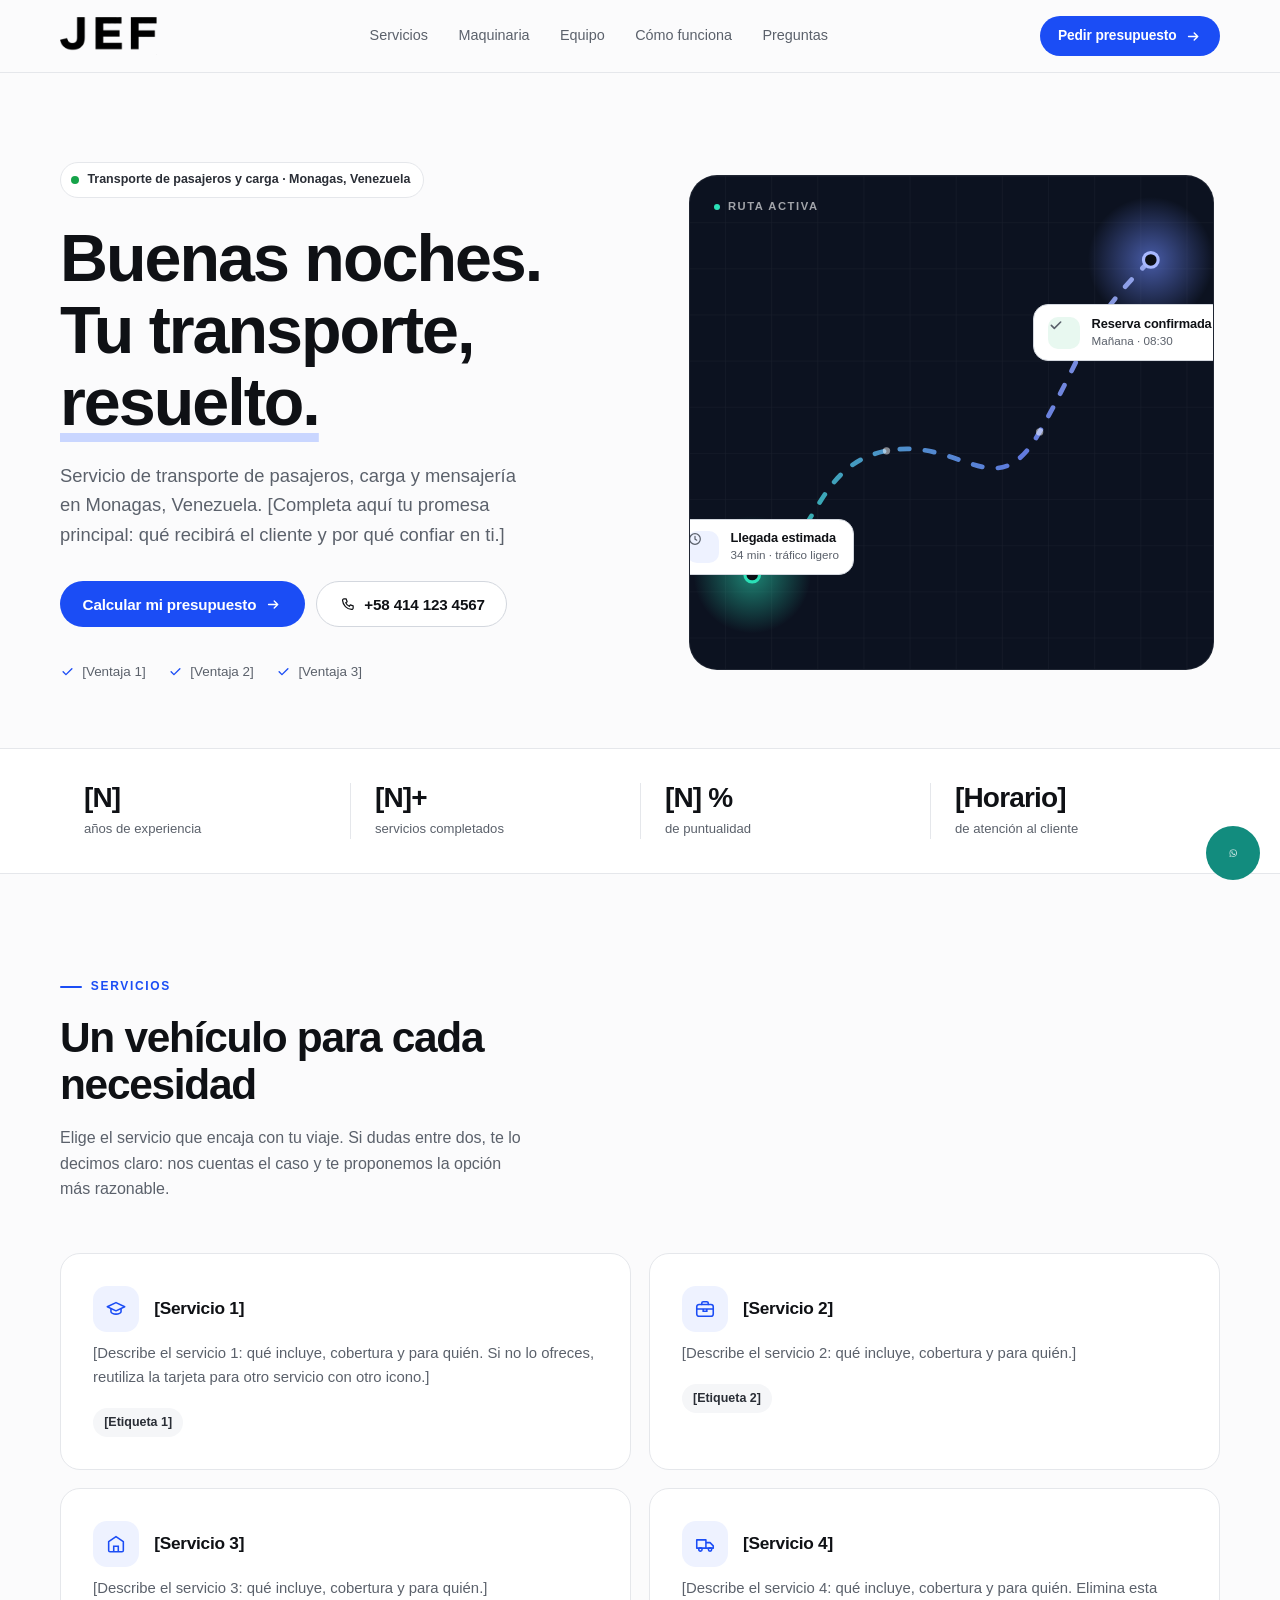
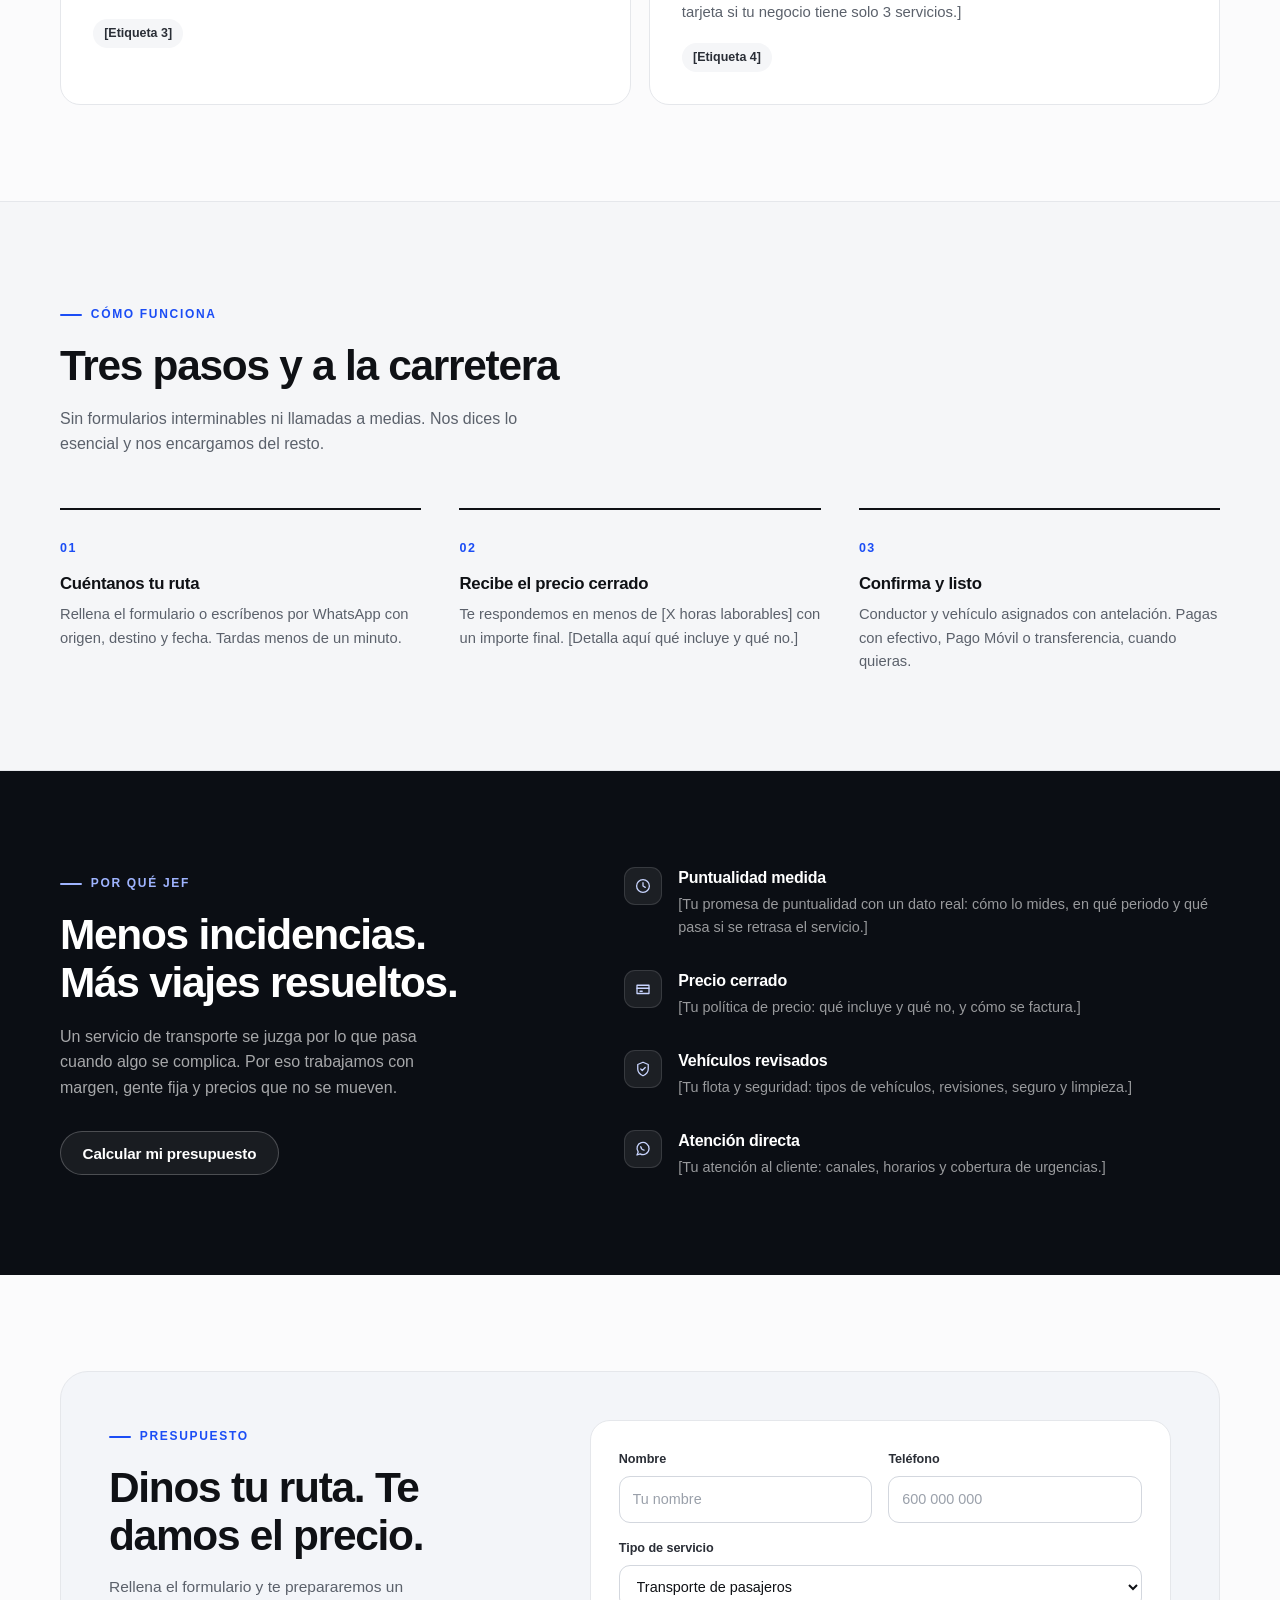
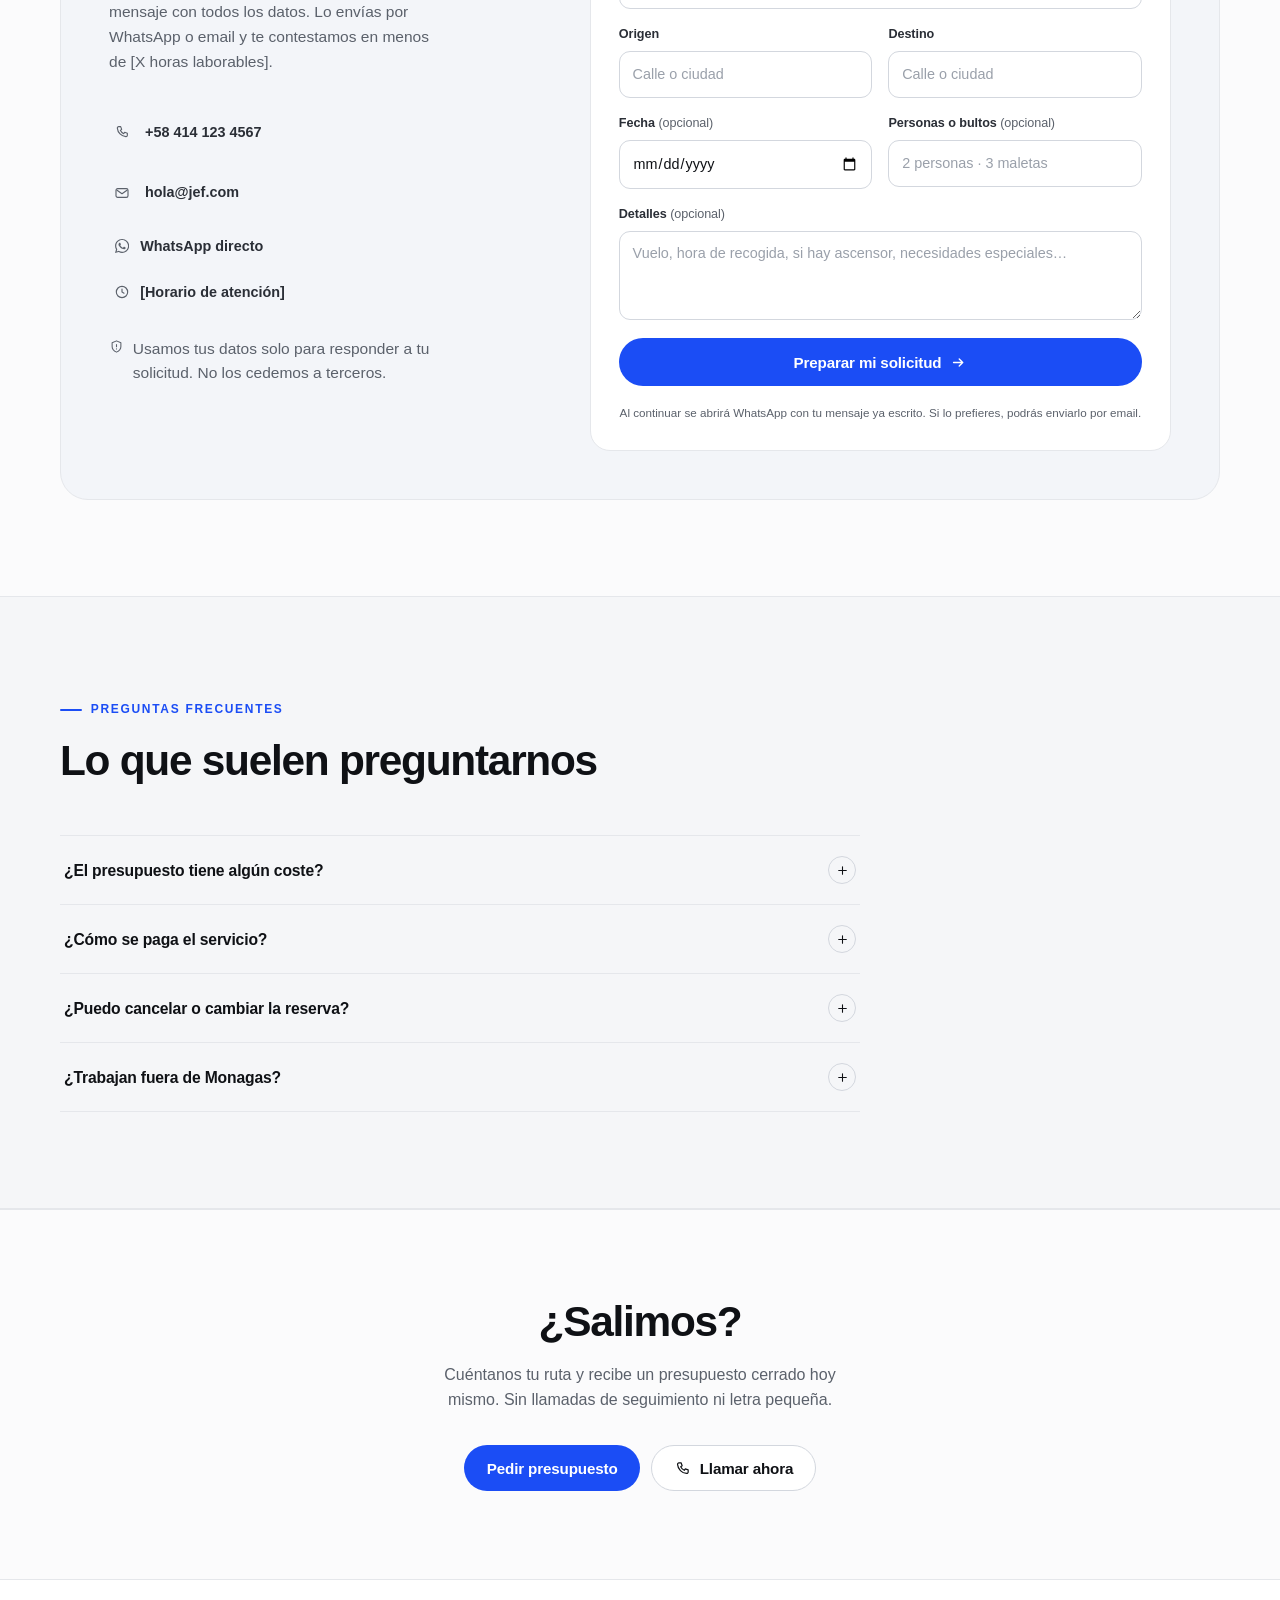
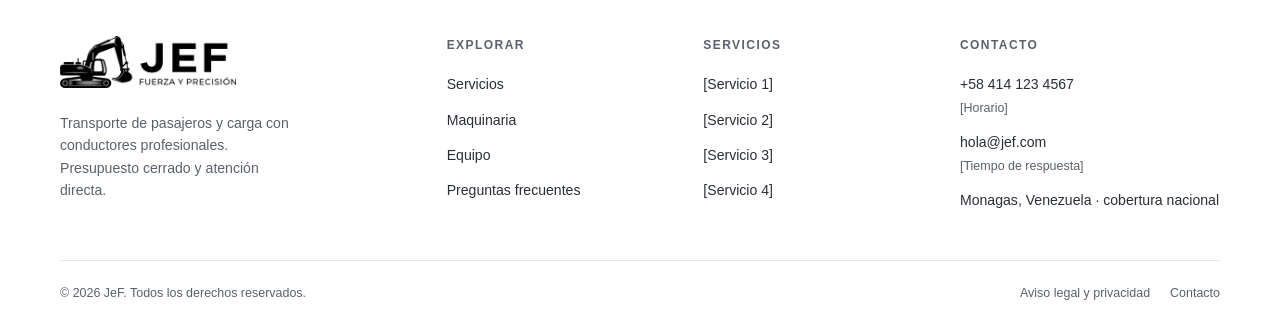
==== commit 2d174ffc: "brand: logo JeF (wordmark en cabecera, logo completo en footer)" ====
--- a/index.html
+++ b/index.html
@@ -23,10 +23,7 @@
 <header class="site-header">
   <div class="wrap header-inner">
     <a class="brand" href="#inicio" aria-label="JeF, inicio">
-      <span class="brand-mark" aria-hidden="true">
-        <svg viewBox="0 0 24 24" fill="none" aria-hidden="true"><path d="M5 6h4l3 9 3-9h4l-5 13h-4L5 6Z" fill="currentColor"/></svg>
-      </span>
-      JeF
+      <img class="brand-logo" src="img/jef-wordmark.webp" alt="JeF — Fuerza y precisión" width="246" height="96">
     </a>
 
     <nav class="site-nav" aria-label="Navegación principal">
@@ -452,11 +449,8 @@
     <div class="footer-grid">
       <div class="footer-brand">
         <a class="brand" href="#inicio" aria-label="JeF, inicio">
-          <span class="brand-mark" aria-hidden="true">
-            <svg viewBox="0 0 24 24" fill="none" aria-hidden="true"><path d="M5 6h4l3 9 3-9h4l-5 13h-4L5 6Z" fill="currentColor"/></svg>
-          </span>
-          JeF
-        </a>
+      <img class="brand-logo brand-logo--full" src="img/jef-logo.webp" alt="JeF — Fuerza y precisión" width="380" height="112">
+    </a>
         <p>Transporte de pasajeros y carga con conductores profesionales. Presupuesto cerrado y atención directa.</p>
       </div>
 
--- a/styles.css
+++ b/styles.css
@@ -119,6 +119,8 @@
     display:grid;place-items:center;
   }
   .brand-mark svg{width:17px;height:17px}
+  .brand-logo{height:38px;width:auto;display:block;flex:none}
+  .brand-logo--full{height:52px}
   .site-nav{display:flex;align-items:center;gap:1.9rem}
   .site-nav a{
     font-size:.9rem;font-weight:500;color:var(--muted);
@@ -527,6 +529,8 @@
   }
   @media (max-width:600px){
     .wrap{width:calc(100% - 2rem)}
+    .brand-logo{height:32px}
+    .brand-logo--full{height:42px}
     .header-actions .btn{display:none}
     .mobile-nav .btn{display:inline-flex}
     .hero{padding-top:2.5rem}
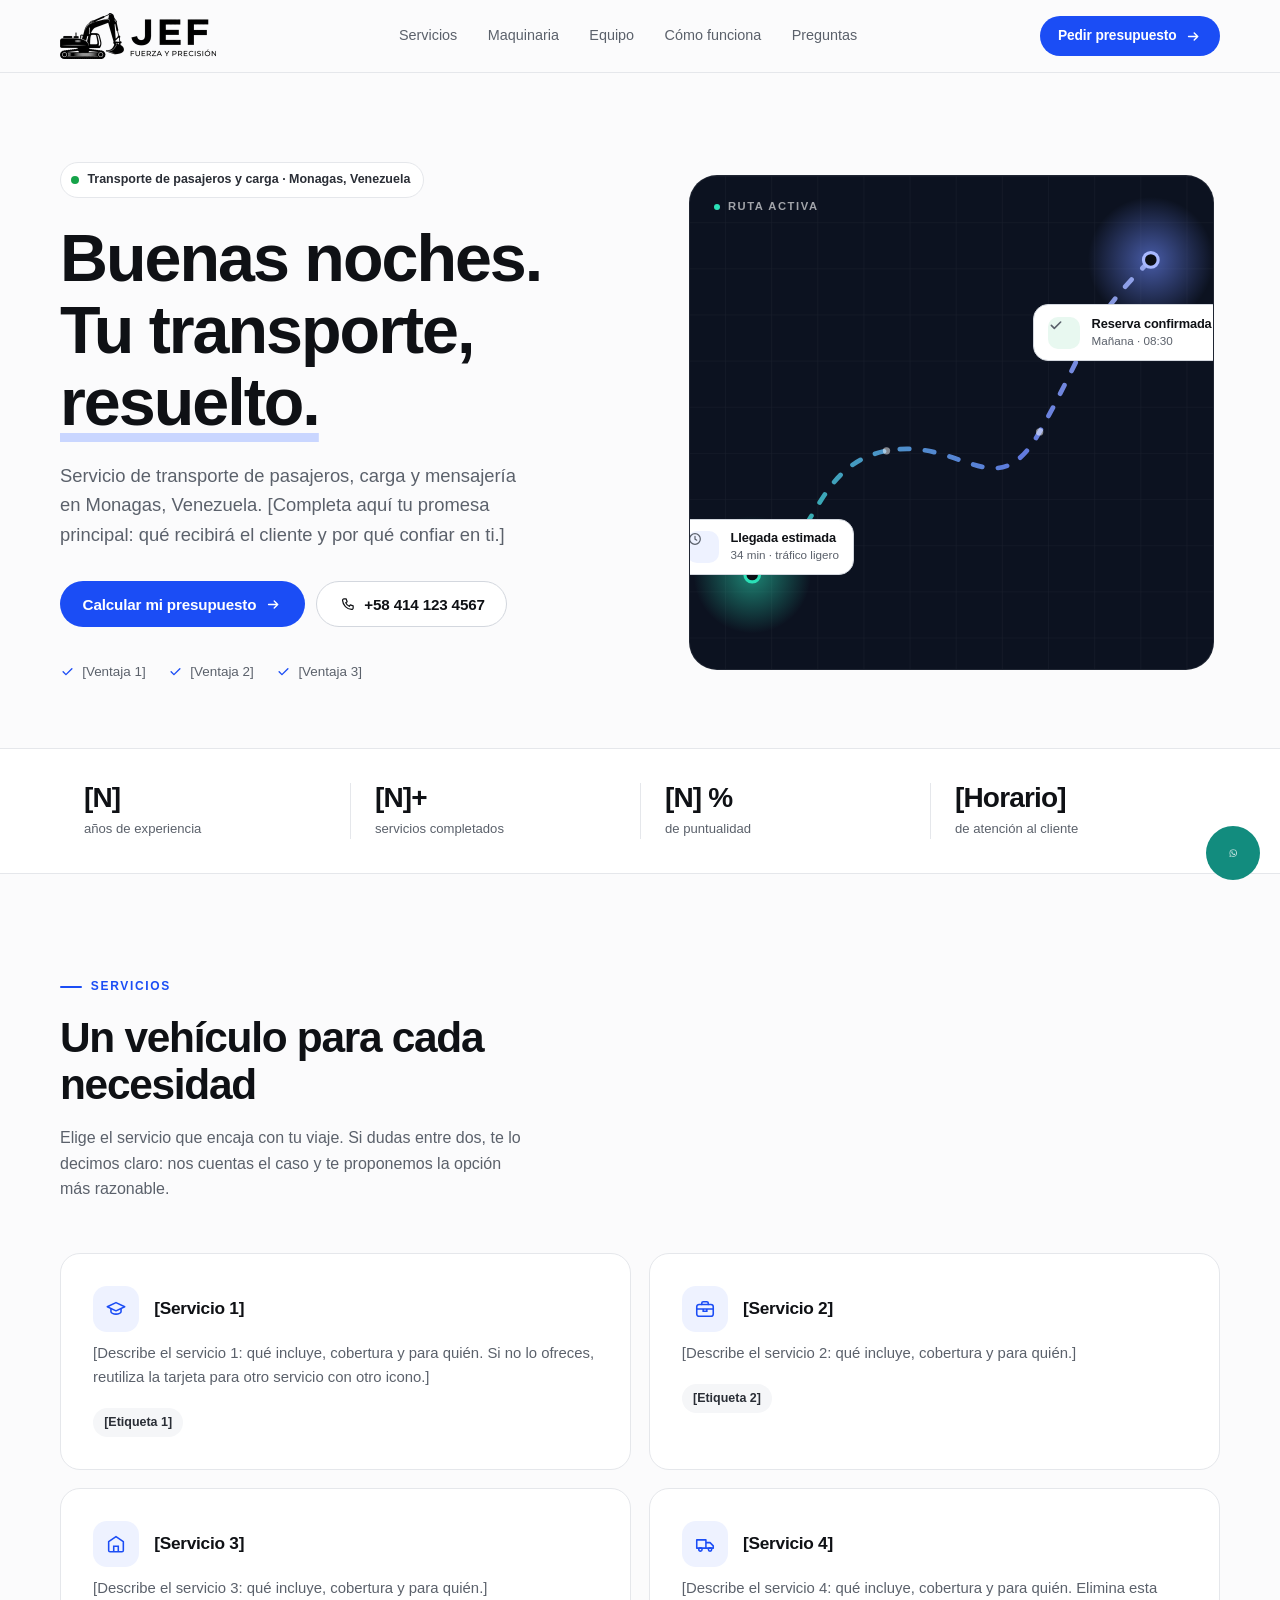
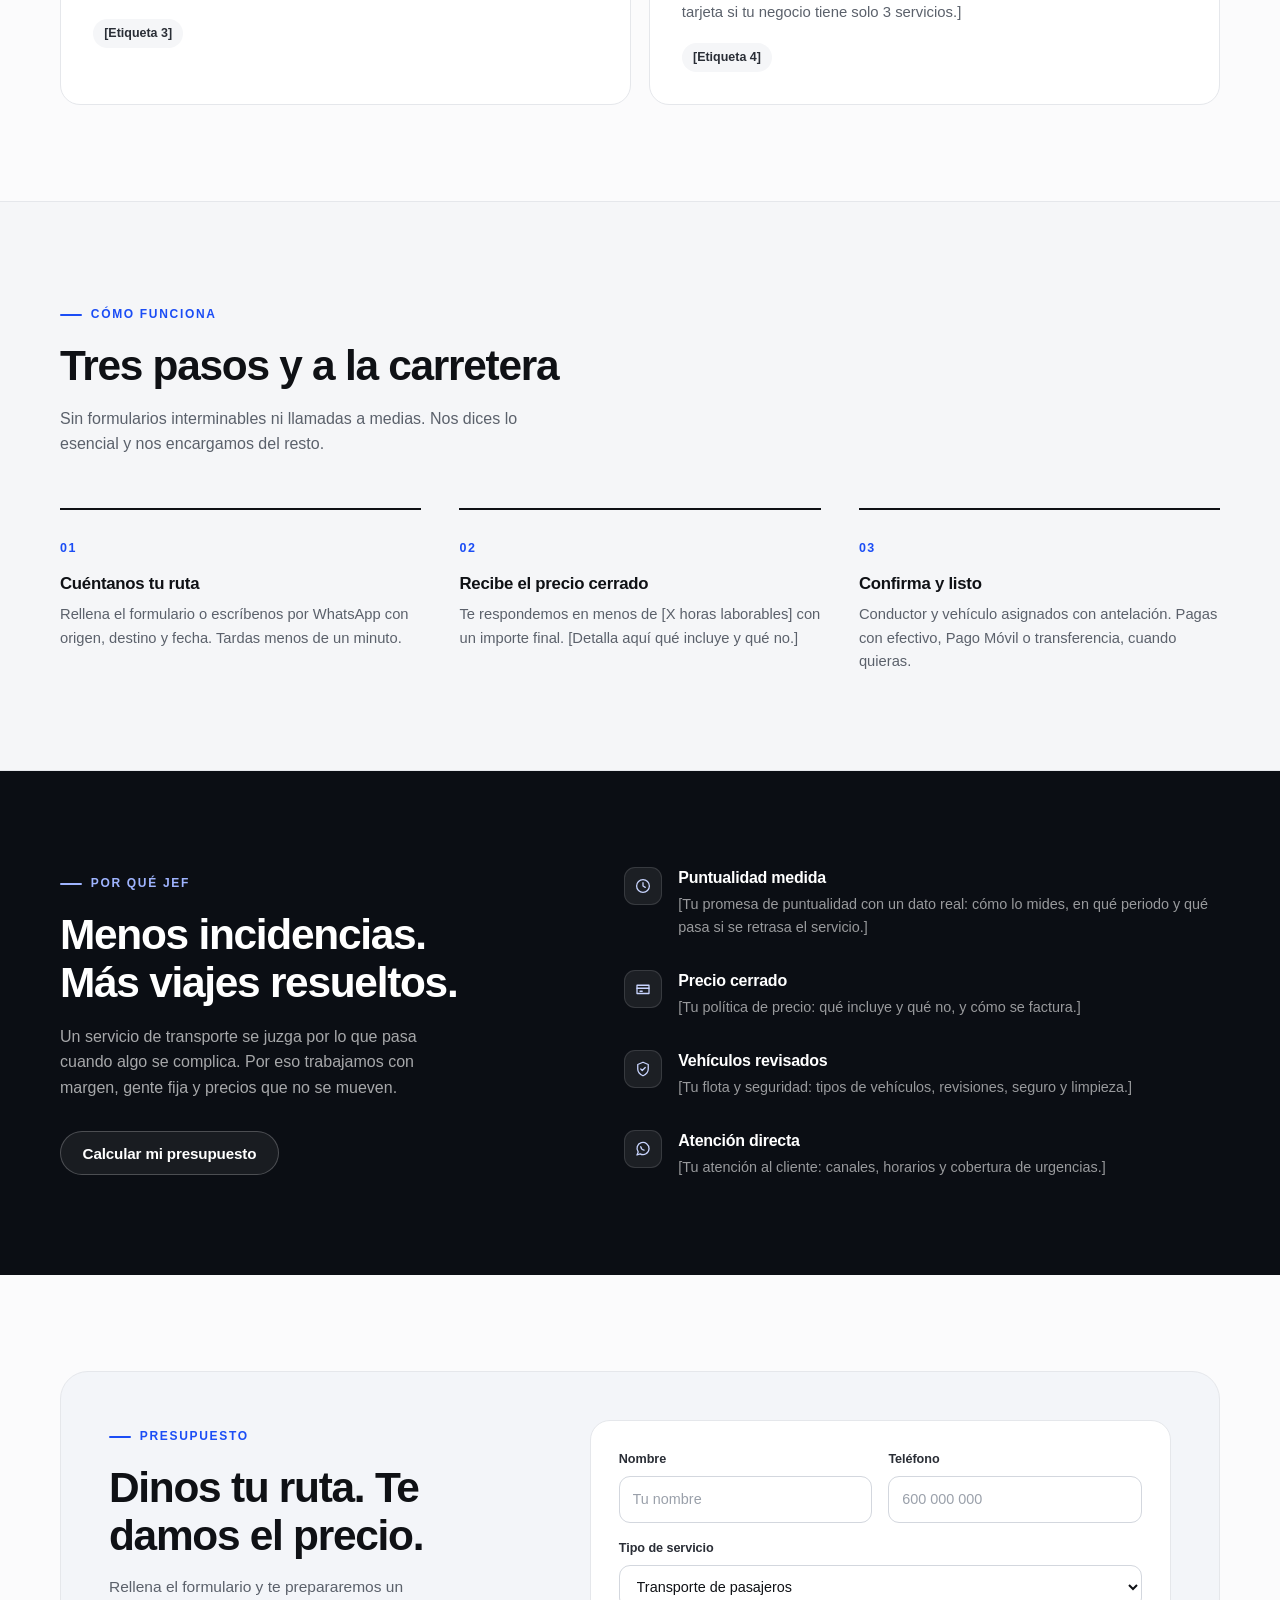
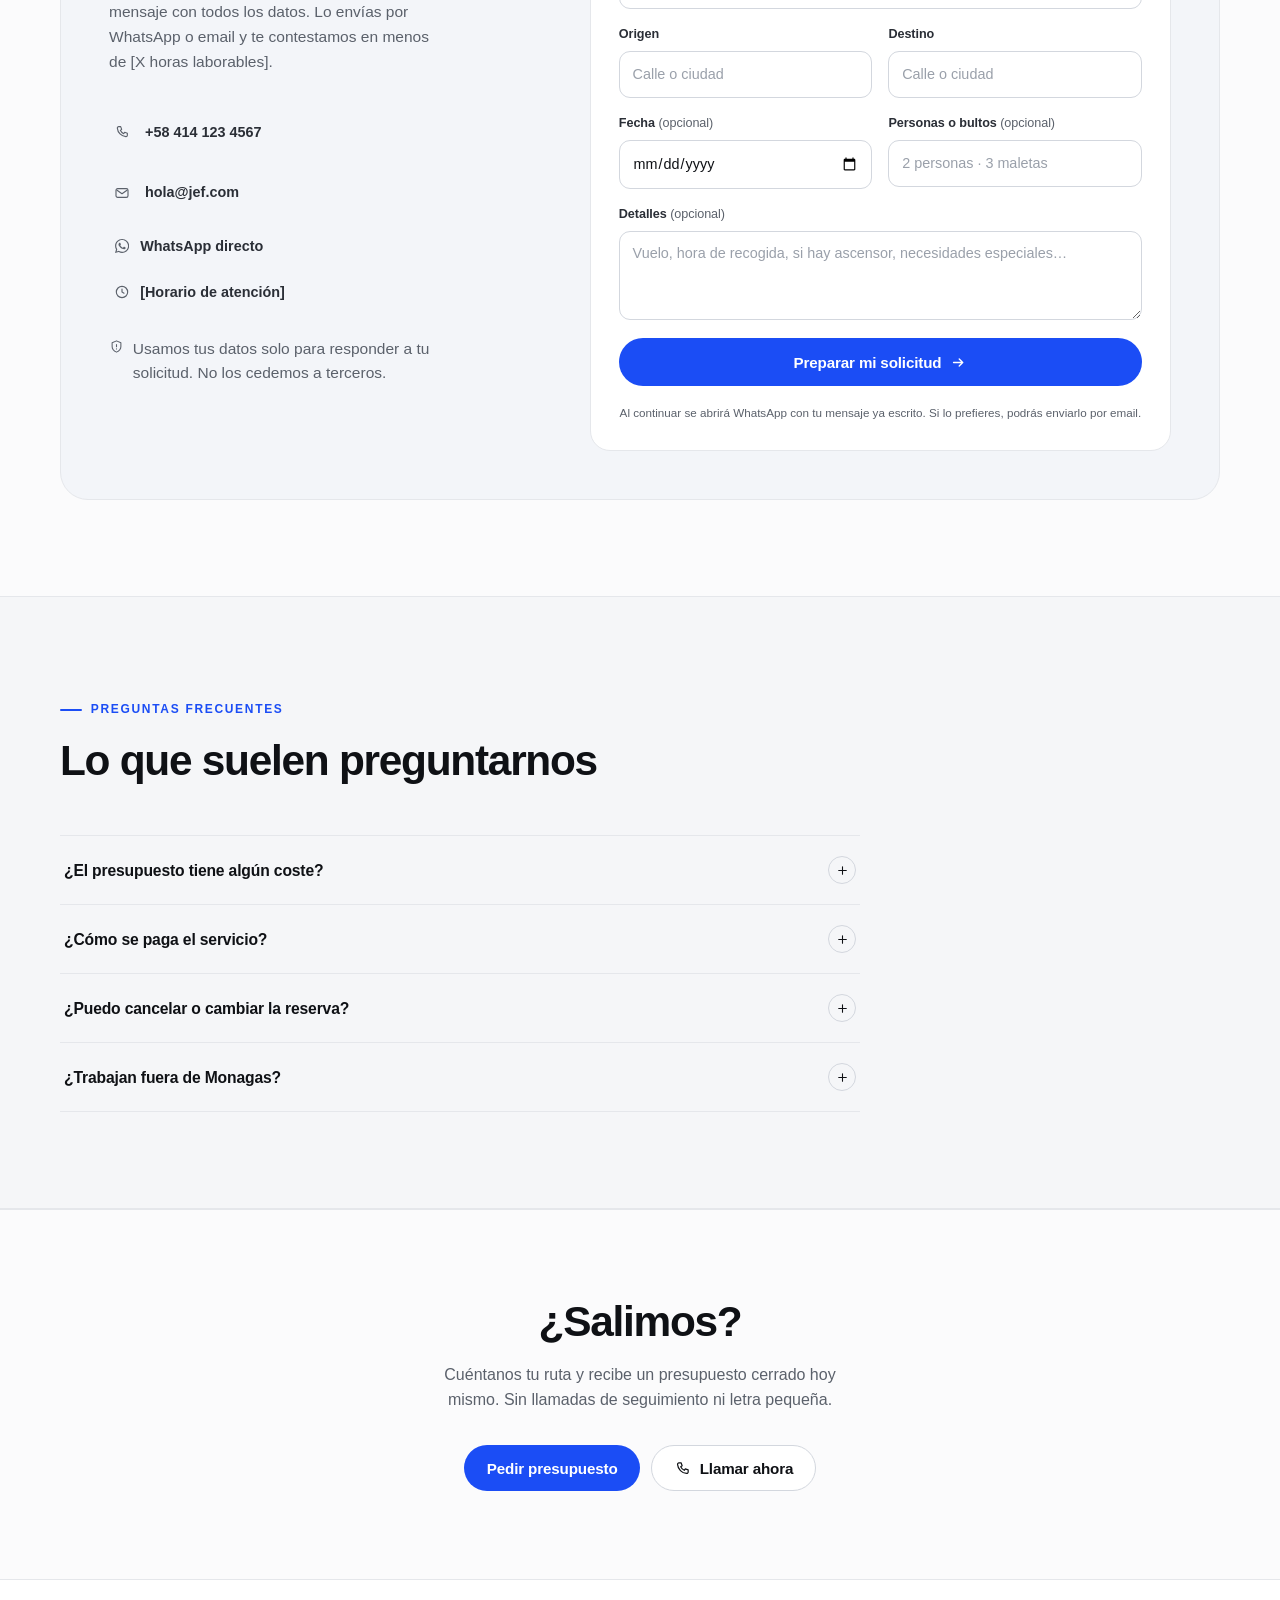
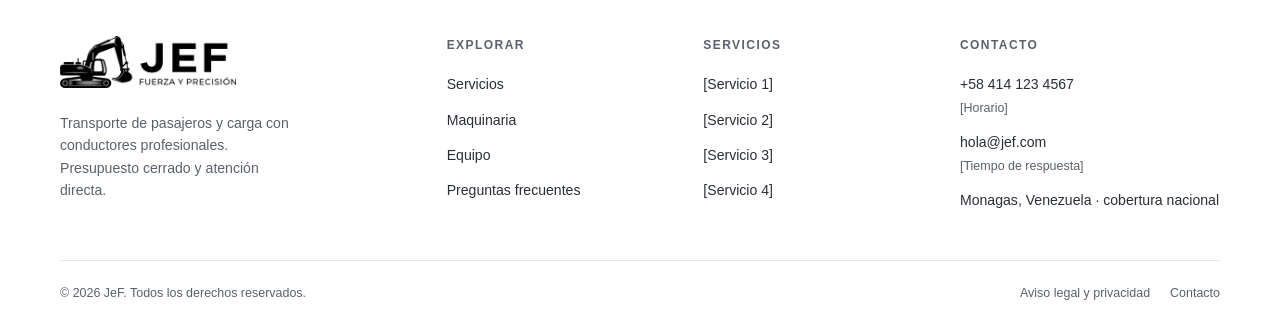
==== commit d81822d3: "brand: logo completo (retroexcavadora + eslogan) en cabecera y footer" ====
--- a/index.html
+++ b/index.html
@@ -23,7 +23,7 @@
 <header class="site-header">
   <div class="wrap header-inner">
     <a class="brand" href="#inicio" aria-label="JeF, inicio">
-      <img class="brand-logo" src="img/jef-wordmark.webp" alt="JeF — Fuerza y precisión" width="246" height="96">
+      <img class="brand-logo" src="img/jef-wordmark.webp" alt="JeF — Fuerza y precisión" width="312" height="92">
     </a>
 
     <nav class="site-nav" aria-label="Navegación principal">
--- a/styles.css
+++ b/styles.css
@@ -119,7 +119,7 @@
     display:grid;place-items:center;
   }
   .brand-mark svg{width:17px;height:17px}
-  .brand-logo{height:38px;width:auto;display:block;flex:none}
+  .brand-logo{height:46px;width:auto;display:block;flex:none}
   .brand-logo--full{height:52px}
   .site-nav{display:flex;align-items:center;gap:1.9rem}
   .site-nav a{
@@ -529,7 +529,7 @@
   }
   @media (max-width:600px){
     .wrap{width:calc(100% - 2rem)}
-    .brand-logo{height:32px}
+    .brand-logo{height:38px}
     .brand-logo--full{height:42px}
     .header-actions .btn{display:none}
     .mobile-nav .btn{display:inline-flex}
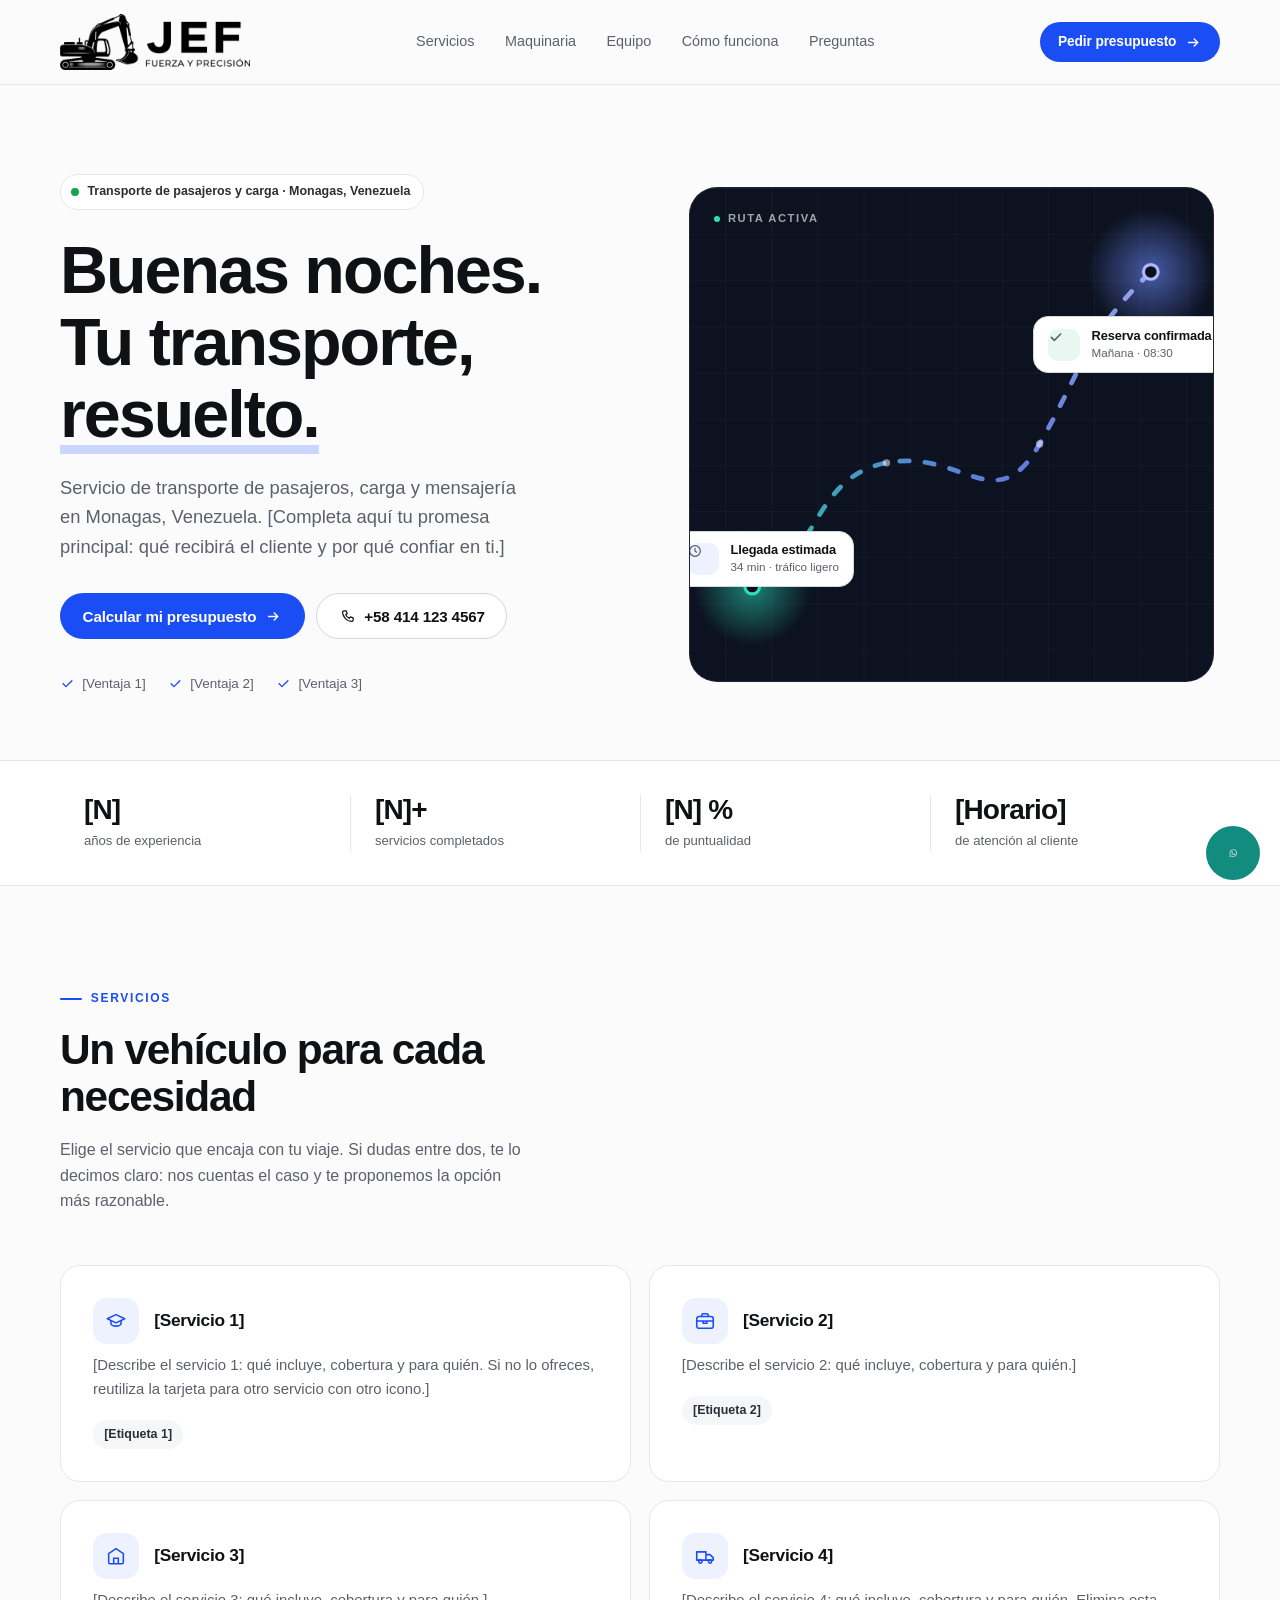
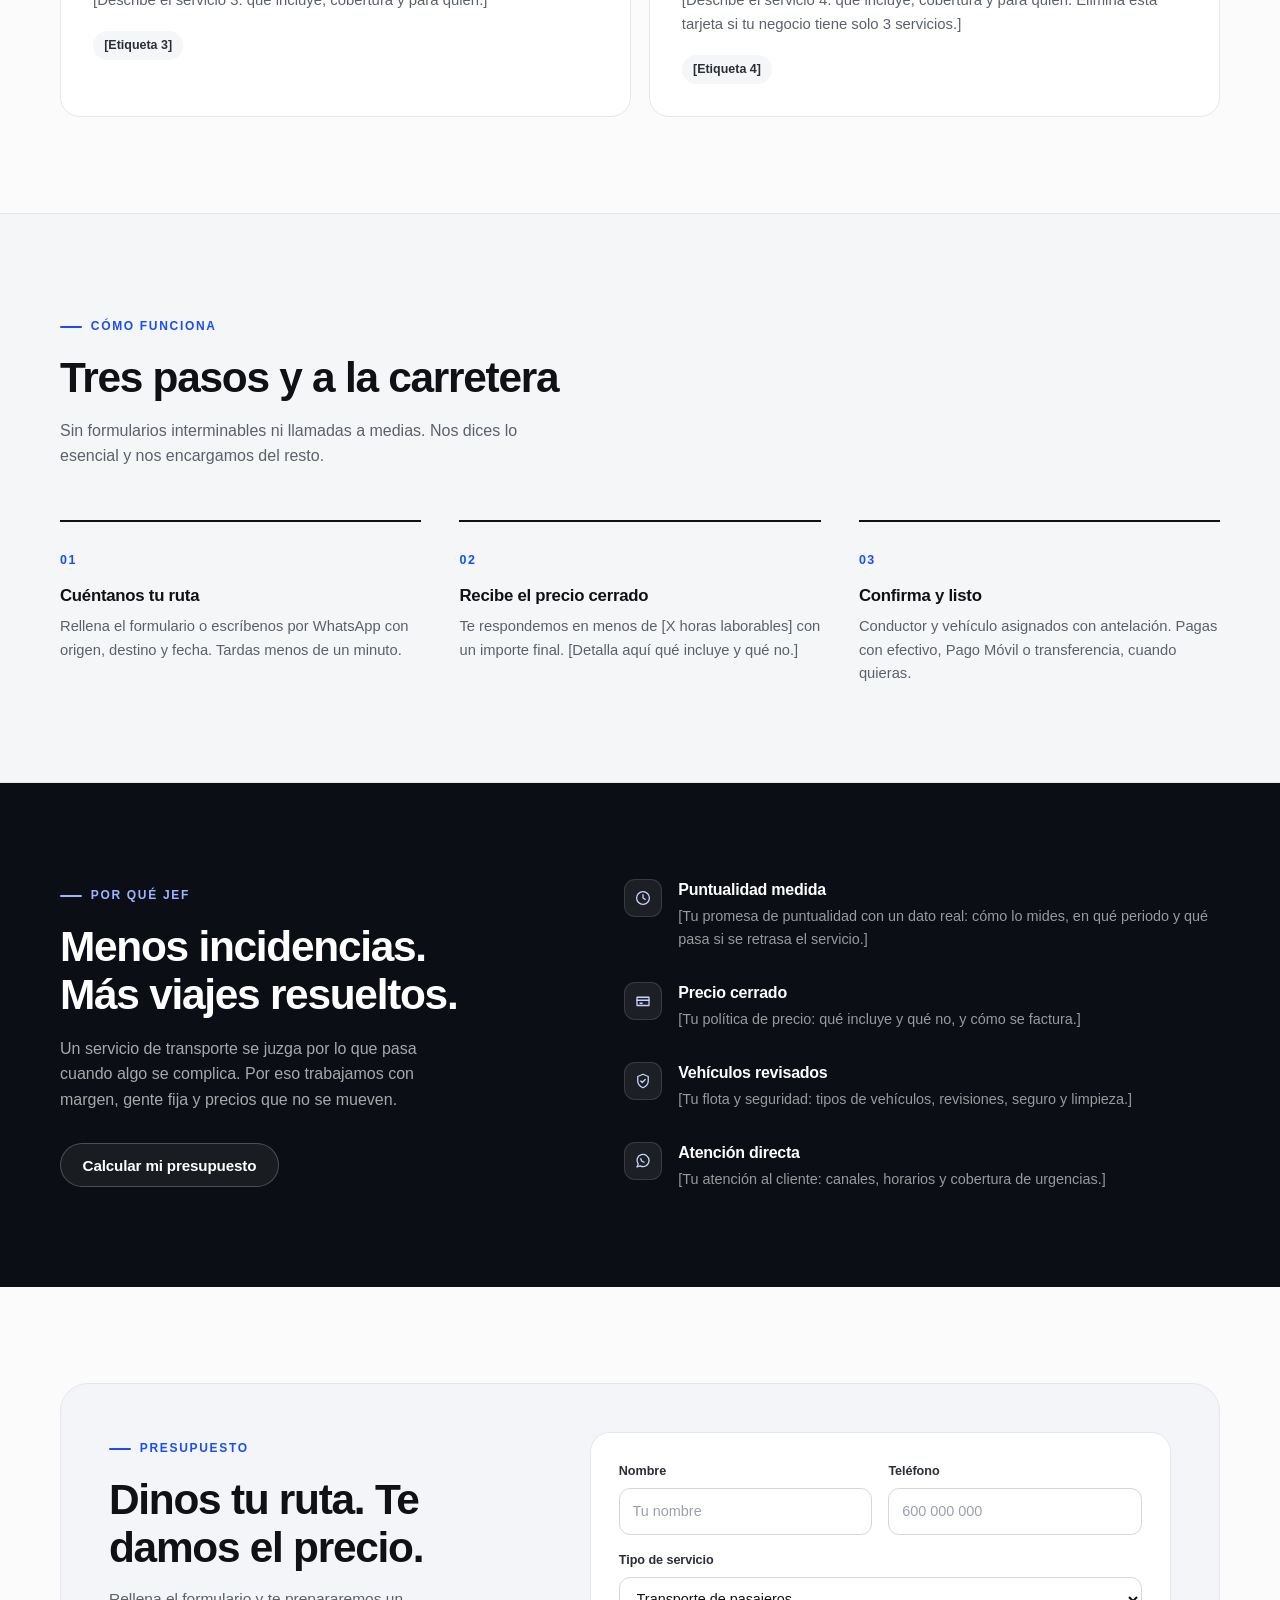
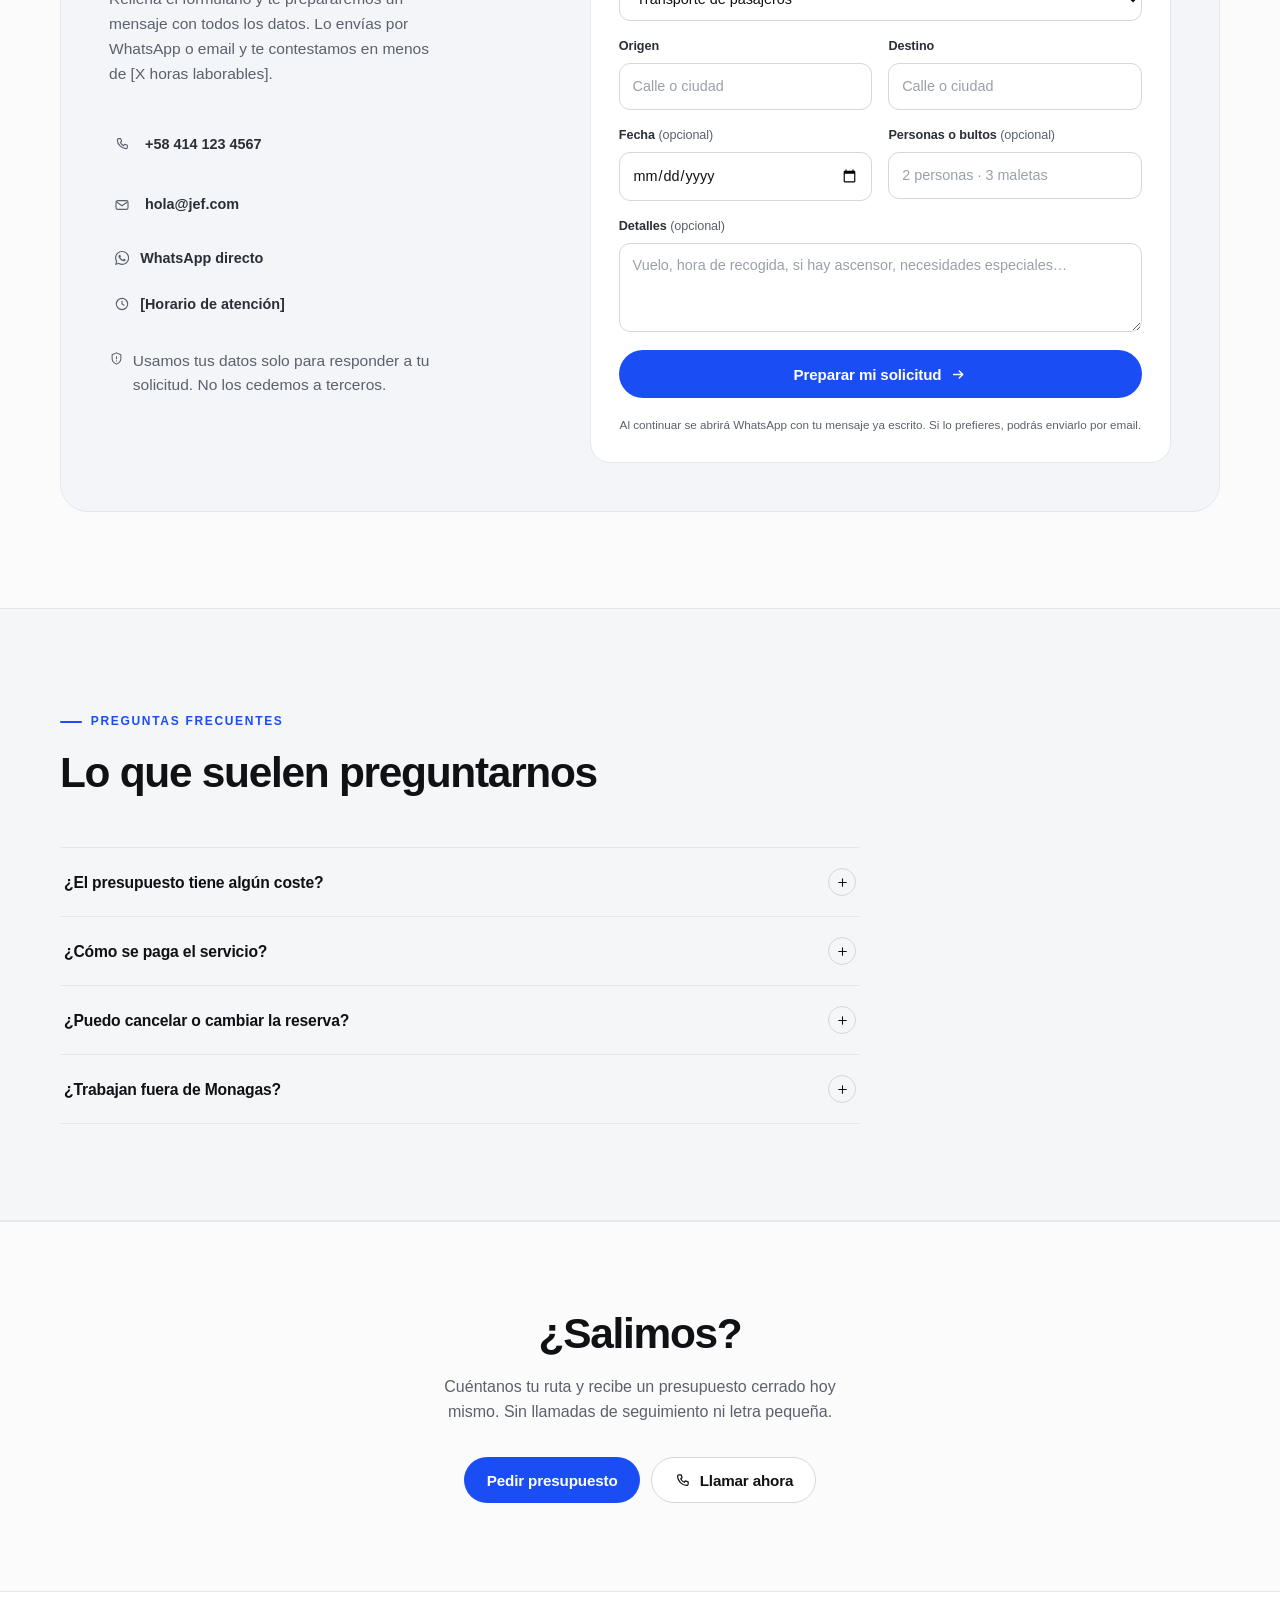
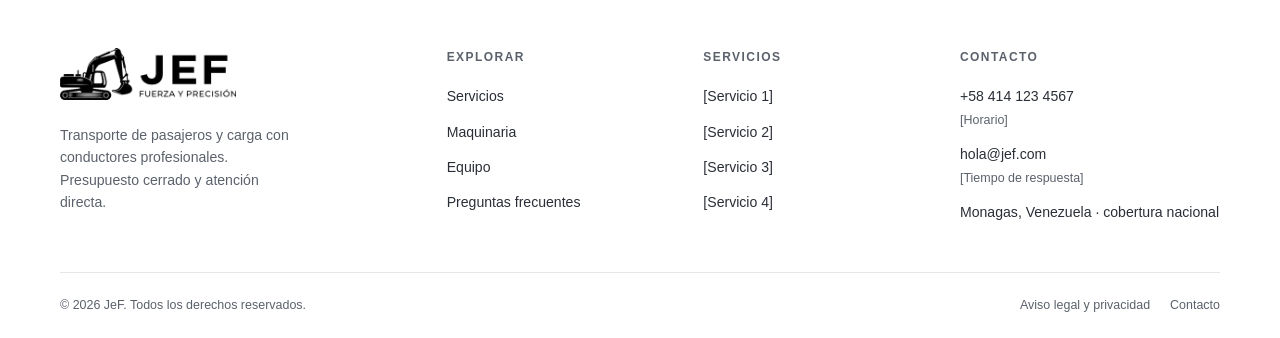
==== commit a8792442: "catalogo: tarjetas desde datos/*.json, JSON-LD ItemList y cabecera de 84px" ====
--- a/index.html
+++ b/index.html
@@ -6,7 +6,7 @@
 <title>JeF — Transporte de pasajeros y carga</title>
 <meta name="description" content="Servicio de transporte de pasajeros, carga y mensajería en Monagas, Venezuela. Pide tu presupuesto sin compromiso.">
 <meta name="theme-color" content="#FBFBFC">
-<link rel="stylesheet" href="styles.css">
+<link rel="stylesheet" href="styles.css?v=20261117a">
 <meta property="og:type" content="website">
 <meta property="og:title" content="JeF — Tu transporte, resuelto">
 <meta property="og:description" content="Transporte de pasajeros, carga y mensajería en Monagas, Venezuela. Pide tu presupuesto sin compromiso.">
@@ -23,7 +23,7 @@
 <header class="site-header">
   <div class="wrap header-inner">
     <a class="brand" href="#inicio" aria-label="JeF, inicio">
-      <img class="brand-logo" src="img/jef-wordmark.webp" alt="JeF — Fuerza y precisión" width="312" height="92">
+      <img class="brand-logo" src="img/jef-wordmark.webp" alt="JeF — Fuerza y precisión" width="476" height="140">
     </a>
 
     <nav class="site-nav" aria-label="Navegación principal">
@@ -523,6 +523,6 @@
     <svg viewBox="0 0 24 24" fill="none" aria-hidden="true" style="width:22px;height:22px;"><path d="M12 19V6m0 0-6 6m6-6 6 6" stroke="currentColor" stroke-width="2" stroke-linecap="round" stroke-linejoin="round"/></svg>
   </button>
 
-<script src="script.js" defer></script>
+<script src="script.js?v=20261117a" defer></script>
 </body>
 </html>
--- a/styles.css
+++ b/styles.css
@@ -111,7 +111,7 @@
     border-bottom:1px solid var(--line);
     transition:none;
   }
-    .header-inner{display:flex;align-items:center;justify-content:space-between;gap:1.5rem;height:72px}
+    .header-inner{display:flex;align-items:center;justify-content:space-between;gap:1.5rem;height:84px}
   .brand{display:inline-flex;align-items:center;gap:.6rem;font-weight:700;letter-spacing:-.03em;font-size:1.12rem}
   .brand-mark{
     width:32px;height:32px;border-radius:9px;flex:none;
@@ -119,7 +119,7 @@
     display:grid;place-items:center;
   }
   .brand-mark svg{width:17px;height:17px}
-  .brand-logo{height:46px;width:auto;display:block;flex:none}
+  .brand-logo{height:56px;width:auto;display:block;flex:none;object-fit:contain}
   .brand-logo--full{height:52px}
   .site-nav{display:flex;align-items:center;gap:1.9rem}
   .site-nav a{
@@ -490,6 +490,26 @@
   .card--team h3{margin:1rem 0 .15rem;font-size:1.06rem}
   .team-role{font-size:.85rem;font-weight:600;color:var(--accent);margin-bottom:.55rem}
   .team-bio{font-size:.92rem;color:var(--muted);line-height:1.6}
+
+  /* ---------- Catálogo dinámico (datos/*.json) ---------- */
+  .catalogo-cargando{
+    grid-column:1/-1;margin:0;padding:1.5rem;text-align:center;
+    color:var(--muted);font-size:.9rem;
+  }
+  .catalogo-aviso{
+    grid-column:1/-1;margin:0;padding:1.25rem 1.4rem;
+    border:1px solid var(--line);border-radius:var(--radius);background:var(--white);
+    text-align:center;color:var(--muted);font-size:.92rem;line-height:1.6;
+  }
+  .catalogo-aviso a{color:var(--accent);font-weight:600;text-decoration:underline}
+  .foto-pendiente{
+    display:grid;place-items:center;width:100%;height:100%;
+    background:#EDEFF3;color:var(--muted);font-size:.8rem;
+    text-align:center;padding:.75rem;line-height:1.2;
+  }
+  .card--team .foto-pendiente{
+    width:76px;height:76px;border-radius:50%;font-size:.62rem;padding:0;
+  }
 
   .cta-flat{text-align:center}
   .cta-flat h2{margin-bottom:1rem}
@@ -529,7 +549,6 @@
   }
   @media (max-width:600px){
     .wrap{width:calc(100% - 2rem)}
-    .brand-logo{height:38px}
     .brand-logo--full{height:42px}
     .header-actions .btn{display:none}
     .mobile-nav .btn{display:inline-flex}
